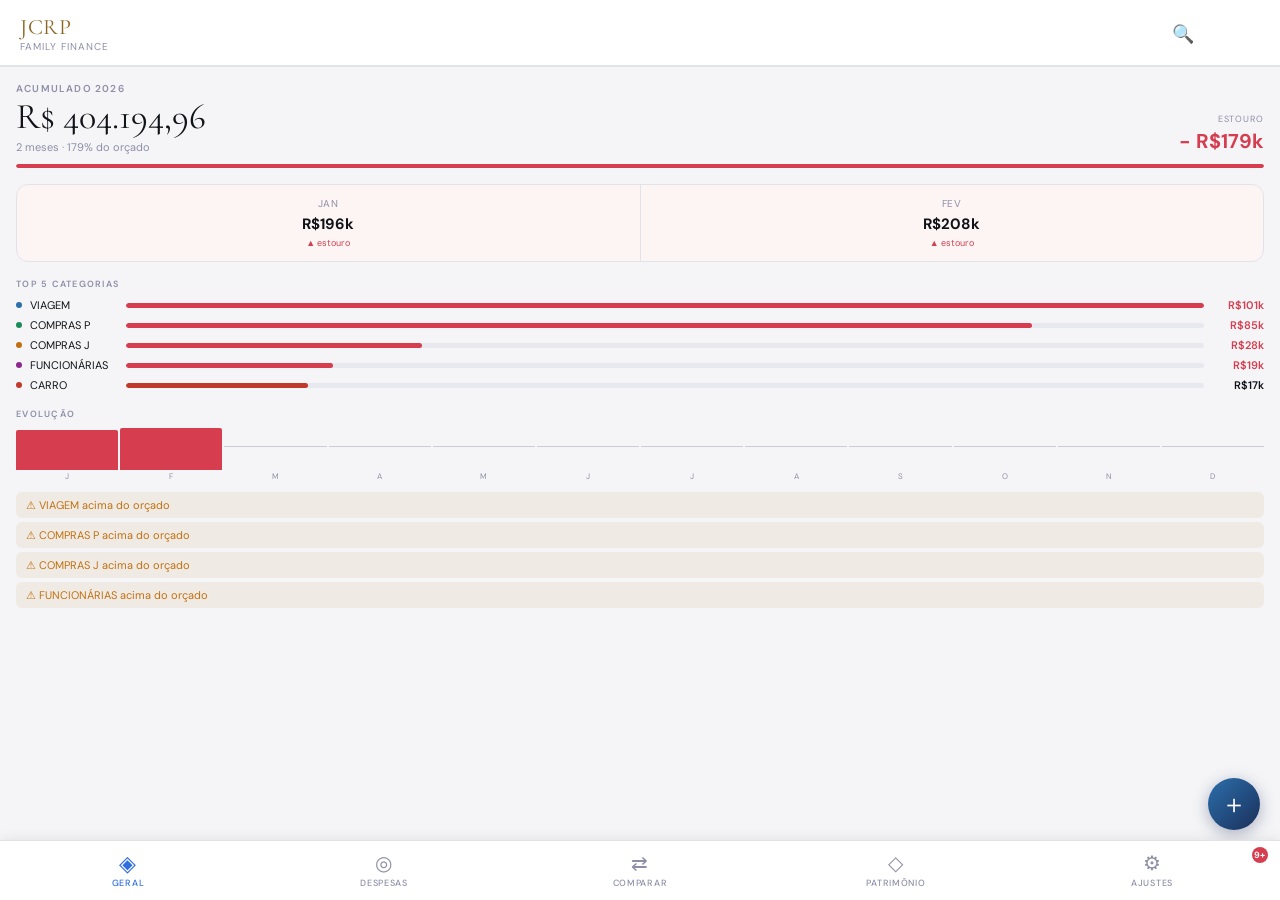
==== index.html @ 1cec6156 "Add files via upload" ====
<!DOCTYPE html>
<html lang="pt-BR">
<head>
  <meta charset="UTF-8">
  <meta name="viewport" content="width=device-width,initial-scale=1,viewport-fit=cover">
  <title>JCRP Family Finance</title>
  <link rel="manifest" href="manifest.json">
  <meta name="theme-color" content="#1a1a2e">
  <link rel="stylesheet" href="style.css">
</head>
<body>

<div class="modal-overlay" id="split-modal">
  <div class="modal">
    <div style="display:flex;align-items:center;justify-content:space-between;margin-bottom:12px">
      <div class="modal-title">Fracionar Lançamento</div><span class="modal-close" onclick="closeSplit()">×</span>
    </div>
    <div style="background:var(--s2);border-radius:10px;padding:10px 12px;margin-bottom:14px">
      <div style="font-size:13px;font-weight:600;color:var(--text)" id="split-original-desc"></div>
      <div style="font-size:14px;color:var(--red);font-weight:600;margin-top:4px" id="split-original-val"></div>
    </div>
    <div id="split-remaining" style="font-size:12px;color:var(--muted);margin-bottom:12px;text-align:center"></div>
    <div id="split-parts"></div>
    <button onclick="addSplitPart()" class="btn btn-ghost" style="width:100%;margin-top:8px">+ Adicionar parte</button>
    <button onclick="saveSplit()" class="btn" style="margin-top:8px">Salvar fracionamento</button>
    <button onclick="closeSplit()" class="btn btn-ghost">Cancelar</button>
  </div>
</div>

<div class="modal-overlay" id="review-threshold-modal">
  <div class="modal">
    <div style="display:flex;align-items:center;justify-content:space-between;margin-bottom:12px">
      <div class="modal-title">Limite de Revisão</div><span class="modal-close" onclick="closeThresholdModal()">×</span>
    </div>
    <div style="font-size:13px;color:var(--muted2);margin-bottom:16px;line-height:1.5">Lançamentos abaixo deste valor serão ignorados na fila de revisão.</div>
    <div class="manual-field"><label>Valor mínimo (R$)</label><input type="number" id="review-threshold-input" placeholder="1000" step="100"></div>
    <button class="btn" onclick="setReviewThreshold()">Confirmar</button>
    <button class="btn btn-ghost" onclick="closeThresholdModal()">Cancelar</button>
  </div>
</div>

<div class="modal-overlay" id="manual-modal">
  <div class="modal">
    <div style="display:flex;align-items:center;justify-content:space-between;margin-bottom:12px">
      <div class="modal-title">Novo Lançamento</div><span class="modal-close" onclick="closeManual()">×</span>
    </div>
    <div class="manual-field"><label>Data</label><input type="date" id="manual-date"></div>
    <div class="manual-field"><label>Descrição</label><input type="text" id="manual-desc" placeholder="Ex: Seguro saúde Jan"></div>
    <div class="manual-field"><label>Valor (R$)</label><input type="number" id="manual-val" placeholder="0,00" step="0.01"></div>
    <div class="manual-field"><label>Categoria</label><select id="manual-sub"></select></div>
    <div class="manual-field"><label>Observação</label><input type="text" id="manual-obs" placeholder="Opcional"></div>
    <button class="btn" onclick="saveManual()">Salvar</button>
    <button class="btn btn-ghost" onclick="closeManual()">Cancelar</button>
  </div>
</div>

<div class="modal-overlay" id="edittx-modal">
  <div class="modal">
    <div style="display:flex;align-items:flex-start;justify-content:space-between;margin-bottom:12px">
      <div class="modal-title">Editar Lançamento</div><span class="modal-close" onclick="closeEditTx()">×</span>
    </div>
    <input type="hidden" id="edittx-id">
    <div style="background:var(--s2);border-radius:10px;padding:12px;margin-bottom:14px">
      <div style="font-size:13px;font-weight:600;color:var(--text)" id="edittx-desc"></div>
      <div style="display:flex;gap:16px;margin-top:6px">
        <div style="font-size:11px;color:var(--muted)" id="edittx-date"></div>
        <div style="font-size:11px;color:var(--text)" id="edittx-val"></div>
      </div>
    </div>
    <div class="manual-field"><label>Subcategoria</label><select id="edittx-sub" onchange="onEditSubChange()"></select></div>
    <div class="manual-field"><label>Tipo</label>
      <select id="edittx-cat"><option value="Fixa">Fixa</option><option value="Variáveis">Variável</option></select>
    </div>
    <button class="btn" style="margin-top:8px" onclick="saveEditTx()">Salvar</button>
    <button class="btn btn-ghost" onclick="closeEditTx()">Cancelar</button>
    <button class="btn btn-ghost" style="color:var(--red)" onclick="deleteTx()">Excluir</button>
  </div>
</div>

<div class="modal-overlay" id="detail-modal">
  <div class="modal" style="max-height:85dvh;display:flex;flex-direction:column">
    <div style="display:flex;align-items:flex-start;justify-content:space-between;margin-bottom:4px">
      <div>
        <div class="modal-title" id="detail-title"></div>
        <div style="font-size:12px;color:var(--muted);margin-top:2px" id="detail-total"></div>
      </div>
      <span class="modal-close" onclick="closeDetail()">×</span>
    </div>
    <div id="detail-chart" style="margin:8px 0"></div>
    <div id="detail-list" style="overflow-y:auto;flex:1"></div>
  </div>
</div>

<div id="loading-bar" class="loading-bar" style="display:none"></div>

<div id="app">
  <div class="header">
    <div class="header-left">
      <div class="header-title">JCRP</div>
      <div class="header-sub">Family Finance</div>
    </div>
    <div class="header-right">
      <button class="header-search-btn" onclick="openSearch()">🔍</button>
      <div id="sync-badge" class="sync-badge local">○ Local</div>
    </div>
  </div>

  <div class="scroll-area">

    <div id="screen-home" class="screen active">
      <div id="home-dashboard"></div>
    </div>

    <div id="screen-despesas" class="screen">
      <div class="month-pills-wrap"><div class="month-pills" id="month-pills"></div></div>
      <div class="card">
        <div class="card-header">
          <div>
            <div class="card-title">Total do mês</div>
            <div id="desp-kpi-total" style="font-family:'Cormorant Garamond',serif;font-size:24px;font-weight:400;color:var(--red)"></div>
          </div>
          <div style="text-align:right">
            <div style="display:flex;gap:12px">
              <div><div style="font-size:9px;color:var(--muted)">Fixa</div><div id="desp-kpi-fixa" style="font-size:12px;color:var(--blue);cursor:pointer" onclick="openDetailCat('fixa')"></div></div>
              <div><div style="font-size:9px;color:var(--muted)">Variável</div><div id="desp-kpi-var" style="font-size:12px;color:var(--gold);cursor:pointer" onclick="openDetailCat('variavel')"></div></div>
            </div>
          </div>
        </div>
        <div style="display:flex;gap:6px;padding:0 0 10px">
          <button id="dsort-val" class="sort-pill active" onclick="setDespSort('valor_desc')">Valor ↓</button>
          <button id="dsort-alpha" class="sort-pill" onclick="setDespSort('alpha')">A–Z</button>
          <button id="dsort-bud" class="sort-pill" onclick="setDespSort('budget_pct')">Desvio</button>
        </div>
        <div class="card-body" id="desp-table"></div>
      </div>
      <div style="height:8px"></div>
    </div>

    <div id="screen-comparativo" class="screen">
      <div class="card">
        <div class="card-header"><div class="card-title">Evolução Mensal</div></div>
        <div id="cmp-barchart"></div>
      </div>
      <div class="card">
        <div class="card-header">
          <div class="card-title">Por Categoria</div>
          <div style="display:flex;gap:6px">
            <button id="cmp-toggle-mensal" class="sort-pill active" onclick="setCmpView('mensal')">Por Mês</button>
            <button id="cmp-toggle-anual"  class="sort-pill" onclick="setCmpView('anual')">Anual</button>
          </div>
        </div>
        <div id="cmp-rows"></div>
      </div>
      <div class="card">
        <div class="card-header"><div class="card-title">Fixa vs Variável</div></div>
        <div id="cmp-donut" style="display:flex;align-items:center;gap:12px;padding:0 0 4px"></div>
      </div>
      <div style="height:8px"></div>
    </div>

    <div id="screen-patrimonio" class="screen">
      <div class="card">
        <div class="card-header">
          <div>
            <div class="card-title">Patrimônio Total</div>
            <div id="pat-total-val" style="font-family:'Cormorant Garamond',serif;font-size:28px;font-weight:400;color:var(--text);margin-top:4px"></div>
          </div>
        </div>
        <div id="pat-donut" style="display:flex;align-items:center;gap:12px;padding:4px 0"></div>
      </div>
      <div class="card">
        <div class="card-header"><div class="card-title">Liquidez &amp; Investimentos</div></div>
        <div id="pat-items-liq"></div>
      </div>
      <div class="card">
        <div class="card-header"><div class="card-title">Imóveis</div></div>
        <div id="pat-items-imob"></div>
      </div>
      <div style="height:8px"></div>
    </div>

    <div id="screen-ajustes" class="screen">
      <div style="display:flex;gap:8px;padding:16px 16px 0">
        <button class="ajuste-tab active" id="atab-revisar" onclick="setAjusteTab('revisar')">Revisar</button>
        <button class="ajuste-tab" id="atab-regras"  onclick="setAjusteTab('regras')">Regras</button>
        <button class="ajuste-tab" id="atab-import"  onclick="setAjusteTab('import')">Importar</button>
      </div>
      <div id="ajuste-revisar">
        <div style="display:flex;align-items:center;justify-content:space-between;padding:12px 16px 8px">
          <div style="font-size:12px;color:var(--muted)">Acima de <b id="review-threshold-val">R$ 1.000</b></div>
          <button onclick="openThresholdModal()" style="font-size:11px;color:var(--blue);background:none;border:none;cursor:pointer;padding:4px 8px">Alterar</button>
        </div>
        <div id="review-skipped" style="margin:0 16px 8px;font-size:11px;color:var(--muted)"></div>
        <div id="review-card-wrap">
          <div style="padding:0 16px 8px;display:flex;align-items:center;gap:12px">
            <div style="flex:1;height:4px;background:var(--border);border-radius:2px;overflow:hidden">
              <div id="review-prog-fill" style="height:100%;background:var(--blue);border-radius:2px;transition:width .3s"></div>
            </div>
            <div id="review-progress" style="font-size:11px;color:var(--muted);white-space:nowrap"></div>
          </div>
          <div class="review-card" id="review-card"></div>
          <div style="display:flex;gap:10px;padding:0 16px 8px">
            <button class="btn btn-ghost" style="flex:1;margin:0;padding:12px" onclick="rejectCard()">✎ Corrigir</button>
            <button class="btn" style="flex:2;margin:0;padding:12px;background:var(--green);border:none" onclick="approveCard()">✓ Aprovado</button>
          </div>
          <div style="text-align:center;padding:4px 0 16px">
            <span onclick="skipCard()" style="font-size:11px;color:var(--muted);cursor:pointer">Pular →</span>
          </div>
        </div>
        <div id="review-done" style="display:none;flex-direction:column;align-items:center;padding:48px 24px;text-align:center">
          <div style="font-size:40px;margin-bottom:12px">✓</div>
          <div style="font-size:16px;color:var(--text)">Tudo revisado!</div>
        </div>
      </div>
      <div id="ajuste-regras" style="display:none"><div id="rules-content"></div></div>
      <div id="ajuste-import" style="display:none">
        <div style="padding:16px">
          <div class="import-zone" id="drop-zone">
            <div class="import-icon">📂</div>
            <div class="import-title">Arraste ou toque para importar</div>
            <div class="import-sub">Aceita: <b>Itaú CSV</b> · <b>Unicred CSV</b> · <b>Fatura CSV</b></div>
          </div>
          <input type="file" id="file-input" accept=".csv,.xls,.xlsx" multiple>
          <div style="padding:8px 0;font-size:12px;color:var(--muted)" id="import-count"></div>
          <div class="import-log" id="import-log"></div>
          <button class="btn" id="btn-confirm" disabled onclick="confirmImport()">Confirmar Importação</button>
        </div>
      </div>
      <div style="height:16px"></div>
    </div>

  </div>

  <nav class="bottom-nav">
    <div class="nav-item active" id="nav-home" onclick="showScreen('home')">
      <div class="nav-icon">◈</div><div>Geral</div>
    </div>
    <div class="nav-item" id="nav-despesas" onclick="showScreen('despesas')">
      <div class="nav-icon">◎</div><div>Despesas</div>
    </div>
    <div class="nav-item" id="nav-comparativo" onclick="showScreen('comparativo')">
      <div class="nav-icon">⇄</div><div>Comparar</div>
    </div>
    <div class="nav-item" id="nav-patrimonio" onclick="showScreen('patrimonio')">
      <div class="nav-icon">◇</div><div>Patrimônio</div>
    </div>
    <div class="nav-item" id="nav-ajustes" onclick="showScreen('ajustes')" style="position:relative">
      <div class="nav-icon">⚙</div><div>Ajustes</div>
      <div id="review-badge" style="display:none;position:absolute;top:6px;right:12px;width:16px;height:16px;background:#D63E50;border-radius:50%;font-size:9px;color:#fff;align-items:center;justify-content:center;font-weight:700"></div>
    </div>
  </nav>

  <div class="modal-overlay" id="search-modal">
    <div class="modal" style="max-height:85dvh;display:flex;flex-direction:column">
      <div style="display:flex;align-items:center;gap:10px;margin-bottom:12px">
        <input id="search-input" type="text" placeholder="Buscar descrição, categoria, valor..." oninput="runSearch()"
          style="flex:1;padding:10px 12px;border:1px solid var(--border);border-radius:10px;font-size:14px;background:var(--s2);color:var(--text);font-family:inherit">
        <span class="modal-close" onclick="closeSearch()">×</span>
      </div>
      <div style="display:flex;gap:6px;margin-bottom:12px;flex-wrap:wrap" id="search-filters">
        <button class="sort-pill active" onclick="setSearchFilter('all')">Todos</button>
        <button class="sort-pill" onclick="setSearchFilter('month')">Este mês</button>
        <button class="sort-pill" onclick="setSearchFilter('uncat')">Sem categoria</button>
      </div>
      <div id="search-summary" style="font-size:11px;color:var(--muted);margin-bottom:8px"></div>
      <div id="search-results" style="overflow-y:auto;flex:1"></div>
    </div>
  </div>

  <button class="fab" onclick="openManual()">＋</button>
</div>
<script src="app.js"></script>
</body>
</html>
---- style.css ----
@import url('https://fonts.googleapis.com/css2?family=Cormorant+Garamond:wght@300;400;600&family=DM+Sans:wght@300;400;500&display=swap');

:root {
  --bg:      #F5F5F7;
  --s1:      #FFFFFF;
  --s2:      #F0F0F5;
  --s3:      #E8E8EF;
  --border:  #E2E2EA;
  --gold:    #A67C2E;
  --gold2:   #8A6420;
  --golddim: #FDF3E0;
  --green:   #1E9E63;
  --red:     #D63E50;
  --blue:    #2F6FE0;
  --text:    #111318;
  --muted:   #8E8EA8;
  --muted2:  #5A5A78;
  --safe-top: env(safe-area-inset-top, 0px);
  --safe-bot: env(safe-area-inset-bottom, 0px);
}

* { margin:0; padding:0; box-sizing:border-box; -webkit-tap-highlight-color:transparent; }
html, body { height:100%; overflow:hidden; }

body {
  background: var(--bg);
  color: var(--text);
  font-family: 'DM Sans', sans-serif;
  font-size: 14px;
  overscroll-behavior: none;
}

/* ── LAYOUT SHELL ── */
#app {
  display: flex;
  flex-direction: column;
  height: 100%;
  height: 100dvh;
  position: fixed;
  top: 0; left: 0; right: 0; bottom: 0;
  overflow: hidden;
}

/* ── STATUS BAR AREA ── */
.statusbar {
  height: calc(var(--safe-top) + 0px);
  background: var(--s1);
  flex-shrink: 0;
}

/* ── HEADER ── */
.header {
  background: var(--s1);
  border-bottom: 1px solid var(--border);
  padding: 14px 20px 12px;
  flex-shrink: 0;
  display: flex; align-items: center; justify-content: space-between;
  box-shadow: 0 1px 0 var(--border);
}
.header-title {
  font-family: 'Cormorant Garamond', serif;
  font-size: 22px; font-weight: 400; color: var(--gold2);
  letter-spacing: .03em;
}
.header-sub { font-size: 10px; color: var(--muted); letter-spacing:.1em; text-transform:uppercase; }
.header-right { text-align:right; }
.header-month { font-size:11px; color:var(--muted); }
.header-btn {
  width:36px; height:36px; border-radius:8px;
  background:var(--s2); border:1px solid var(--border);
  display:flex; align-items:center; justify-content:center;
  cursor:pointer; font-size:16px; color:var(--gold);
}

/* ── SCROLL AREA ── */
.scroll-area {
  flex: 1;
  overflow-y: auto;
  overflow-x: hidden;
  -webkit-overflow-scrolling: touch;
  padding-bottom: calc(80px + var(--safe-bot));
  min-height: 0; /* critical for flex child scroll */
}

/* ── BOTTOM NAV ── */
.bottom-nav {
  position:fixed; bottom:0; left:0; right:0;
  height: calc(60px + var(--safe-bot));
  background: var(--s1);
  border-top: 1px solid var(--border);
  display: flex;
  padding-bottom: var(--safe-bot);
  z-index: 100;
  box-shadow: 0 -1px 12px rgba(0,0,0,.08);
}
.nav-item {
  flex:1; display:flex; flex-direction:column;
  align-items:center; justify-content:center;
  gap:4px; cursor:pointer;
  color: var(--muted); font-size:9px;
  font-weight:500; letter-spacing:.08em; text-transform:uppercase;
  transition: color .15s;
}
.nav-item .nav-icon { font-size:20px; line-height:1; }
.nav-item.active { color: var(--blue); }
.nav-item.active .nav-icon { transform: scale(1.1); }

/* ── SCREENS ── */
.screen { display:none; }
.screen.active { display:block; }

/* ── SECTION LABEL ── */
.section-label {
  font-size:10px; font-weight:500; letter-spacing:.16em; text-transform:uppercase;
  color:var(--muted); padding: 20px 20px 10px;
}

/* ── KPI STRIP ── */
.kpi-strip { display:flex; gap:12px; padding:0 16px 4px; overflow-x:auto; scrollbar-width:none; }
.kpi-strip::-webkit-scrollbar { display:none; }
.kpi-card {
  flex-shrink:0; min-width:140px;
  background:var(--s1); border:1px solid var(--border);
  border-top: 2px solid var(--border);
  padding:14px 16px; border-radius:8px;
  box-shadow: 0 1px 4px rgba(0,0,0,.06);
}
.kpi-card.highlight { border-top-color: var(--gold); }
.kpi-label { font-size:9px; font-weight:500; letter-spacing:.14em; text-transform:uppercase; color:var(--muted); margin-bottom:8px; }
.kpi-val {
  font-family:'Cormorant Garamond',serif;
  font-size:24px; font-weight:300; line-height:1; color:var(--text);
}
.kpi-val.gold { color:var(--gold2); }
.kpi-val.green { color:var(--green); }
.kpi-val.red { color:var(--red); }
.kpi-footer { font-size:10px; color:var(--muted); margin-top:6px; }

/* ── CARD ── */
.card {
  margin:0 16px 12px;
  background:var(--s1); border:1px solid var(--border);
  border-radius:12px; overflow:hidden;
  box-shadow: 0 1px 4px rgba(0,0,0,.06);
}
.card-header {
  padding:14px 16px 10px;
  display:flex; align-items:center; justify-content:space-between;
}
.card-title { font-size:10px; font-weight:500; letter-spacing:.14em; text-transform:uppercase; color:var(--muted); }
.card-action { font-size:10px; color:var(--gold); cursor:pointer; }
.card-body { padding:0 16px 14px; }

/* ── CAT LIST ── */
.cat-list { display:flex; flex-direction:column; }
.cat-row {
  display:flex; align-items:center; gap:10px;
  padding:10px 0; border-bottom:1px solid rgba(37,42,56,.5);
}
.cat-row:last-child { border-bottom:none; }
.cat-dot { width:6px; height:6px; border-radius:50%; flex-shrink:0; }
.cat-name { flex:1; font-size:13px; color:var(--text); }
.cat-right { text-align:right; }
.cat-val { font-size:13px; color:var(--text); font-feature-settings:'tnum'; }
.cat-pct { font-size:10px; color:var(--muted); }
.cat-bar-wrap { height:2px; background:var(--s3); border-radius:1px; margin-top:4px; }
.cat-bar { height:100%; border-radius:1px; }

/* ── PROGRESS BAR CARD ── */
.prog-row {
  display:flex; align-items:center; gap:12px;
  padding:9px 0; border-bottom:1px solid rgba(37,42,56,.4);
}
.prog-row:last-child { border-bottom:none; }
.prog-name { font-size:12px; color:var(--text); flex:1; white-space:nowrap; overflow:hidden; text-overflow:ellipsis; }
.prog-track { width:80px; height:4px; background:var(--s3); border-radius:2px; flex-shrink:0; }
.prog-fill { height:100%; border-radius:2px; }
.prog-val { font-size:11px; color:var(--text); width:70px; text-align:right; font-feature-settings:'tnum'; flex-shrink:0; }
.prog-over { color:var(--red) !important; }
.prog-ok   { color:var(--green) !important; }

/* ── DONUT MINI ── */
.donut-row { display:flex; align-items:center; gap:20px; padding:8px 0; }
.donut-legend-v { display:flex; flex-direction:column; gap:8px; flex:1; }
.donut-leg-item { display:flex; align-items:center; gap:8px; }
.donut-leg-dot { width:8px; height:8px; border-radius:2px; flex-shrink:0; }
.donut-leg-name { font-size:12px; color:var(--muted2); flex:1; }
.donut-leg-val { font-size:12px; color:var(--text); font-feature-settings:'tnum'; }
.donut-leg-pct { font-size:10px; color:var(--muted); width:36px; text-align:right; }

/* ── PATRIMÔNIO ── */
.pat-total-block { padding:20px 16px 16px; }
.pat-big {
  font-family:'Cormorant Garamond',serif;
  font-size:44px; font-weight:300; color:var(--gold2); line-height:1;
}
.pat-sub { font-size:11px; color:var(--muted); margin-top:4px; }
.pat-group-title {
  font-size:9px; font-weight:500; letter-spacing:.16em; text-transform:uppercase;
  color:var(--muted); padding:14px 16px 6px;
  border-top:1px solid var(--border); margin-top:4px;
}
.pat-item {
  display:flex; align-items:center; gap:10px;
  padding:9px 16px; border-bottom:1px solid rgba(37,42,56,.4);
}
.pat-item:last-child { border-bottom:none; }
.pat-item-dot { width:6px; height:6px; border-radius:50%; flex-shrink:0; }
.pat-item-name { flex:1; font-size:13px; color:var(--muted2); }
.pat-item-val { font-size:13px; color:var(--text); font-feature-settings:'tnum'; }
.pat-item-pct { font-size:10px; color:var(--muted); width:36px; text-align:right; }

/* ── IMPORT SCREEN ── */
.import-zone {
  margin:16px; border:2px dashed var(--border);
  border-radius:12px; padding:40px 20px;
  text-align:center; cursor:pointer;
  transition: border-color .2s, background .2s;
  background: var(--s2);
}
.import-zone:hover, .import-zone.drag { border-color:var(--gold); background: var(--golddim); }
.import-icon { font-size:40px; margin-bottom:12px; }
.import-title { font-size:14px; color:var(--text); margin-bottom:6px; }
.import-sub { font-size:12px; color:var(--muted); }
.import-sub b { color:var(--gold2); }
#file-input { display:none; }

.import-log {
  margin:0 16px 12px;
  background:var(--s2); border:1px solid var(--border);
  border-radius:8px; max-height:200px; overflow-y:auto;
}
.log-item {
  padding:9px 14px; border-bottom:1px solid rgba(37,42,56,.4);
  font-size:12px; display:flex; gap:10px; align-items:flex-start;
}
.log-item:last-child { border-bottom:none; }
.log-dot { width:6px; height:6px; border-radius:50%; flex-shrink:0; margin-top:4px; }
.log-desc { flex:1; color:var(--muted2); }
.log-sub { font-size:11px; color:var(--gold); }
.log-val { color:var(--text); font-feature-settings:'tnum'; white-space:nowrap; }

.btn {
  display:block; width:calc(100% - 32px); margin:12px 16px;
  padding:14px; text-align:center;
  background:var(--gold2); border:none;
  color:#FFF; font-family:'DM Sans'; font-size:12px;
  font-weight:500; letter-spacing:.12em; text-transform:uppercase;
  cursor:pointer; border-radius:10px; transition: opacity .15s;
}
.btn:hover { opacity: .88; }
.btn:disabled { opacity:.35; cursor:not-allowed; }
.btn-ghost {
  background:var(--s2); border:1px solid var(--border); color:var(--muted2);
}

/* ── MONTH PILLS ── */
.month-pills { display:flex; gap:8px; padding:0 16px 16px; overflow-x:auto; scrollbar-width:none; }
.month-pills::-webkit-scrollbar { display:none; }
.pill {
  flex-shrink:0; padding:6px 16px;
  border:1px solid var(--border); border-radius:20px;
  font-size:11px; font-weight:500; letter-spacing:.08em;
  color:var(--muted); cursor:pointer; background:transparent;
  transition:all .15s;
}
.pill.active { background:var(--golddim); border-color:var(--gold); color:var(--gold2); }

/* ── COMPARE ROWS ── */
.cmp-row {
  display:flex; align-items:center; gap:8px;
  padding:9px 16px; border-bottom:1px solid rgba(37,42,56,.4);
}
.cmp-row:last-child { border-bottom:none; }
.cmp-name { flex:1; font-size:12px; color:var(--text); }
.cmp-j { width:72px; text-align:right; font-size:11px; color:var(--muted2); font-feature-settings:'tnum'; }
.cmp-f { width:72px; text-align:right; font-size:11px; color:var(--gold2); font-feature-settings:'tnum'; }
.cmp-d { width:44px; text-align:right; font-size:10px; font-feature-settings:'tnum'; }
.cmp-up { color:var(--red); }
.cmp-dn { color:var(--green); }
.cmp-hdr { color:var(--muted) !important; font-size:9px !important; letter-spacing:.1em; }

/* ── ALERT ITEMS ── */
.alert-item {
  margin:0 16px 8px; padding:12px 14px;
  border-left:2px solid; background:var(--s2);
  border-radius:0 8px 8px 0;
}
.alert-item.warn { border-color:var(--gold); }
.alert-item.danger { border-color:var(--red); }
.alert-item.ok { border-color:var(--green); }
.alert-title { font-size:12px; font-weight:500; color:var(--text); }
.alert-body { font-size:11px; color:var(--muted2); margin-top:3px; }

/* ── TAGS ── */
.tag {
  display:inline-block; padding:2px 8px; border-radius:2px;
  font-size:10px; font-weight:500; letter-spacing:.06em;
}
.tag-red { background:rgba(224,92,106,.15); color:var(--red); }
.tag-green { background:rgba(76,175,130,.15); color:var(--green); }
.tag-gold { background:rgba(201,168,76,.15); color:var(--gold); }

/* ── ANIMATIONS ── */
@keyframes slideUp { from { opacity:0; transform:translateY(20px); } to { opacity:1; transform:none; } }
.slide-up { animation: slideUp .3s ease both; }

/* ── MODAL ── */
.modal-overlay {
  position:fixed; inset:0; background:rgba(0,0,0,.7);
  z-index:200; display:none; align-items:flex-end;
}
.modal-overlay.open { display:flex; }
.modal {
  width:100%; background:var(--s1);
  border-top:2px solid var(--gold);
  border-radius:16px 16px 0 0;
  padding:20px 20px calc(20px + var(--safe-bot));
  animation: slideUp .25s ease;
  max-height:80dvh; overflow-y:auto;
  box-shadow: 0 -8px 32px rgba(0,0,0,.12);
}
.modal-title { font-size:14px; font-weight:500; color:var(--text); margin-bottom:16px; }
.modal-close { float:right; font-size:20px; color:var(--muted); cursor:pointer; }

/* ── SELECT ── */
.select-row { display:flex; flex-direction:column; gap:6px; margin-bottom:14px; }
.select-label { font-size:10px; color:var(--muted); letter-spacing:.1em; text-transform:uppercase; }
select {
  width:100%; padding:10px 12px;
  background:var(--s2); border:1px solid var(--border);
  color:var(--text); font-family:'DM Sans'; font-size:13px;
  border-radius:8px; appearance:none;
  background-image: url("data:image/svg+xml,%3Csvg xmlns='http://www.w3.org/2000/svg' width='10' height='6'%3E%3Cpath d='M0 0l5 6 5-6z' fill='%238E8EA8'/%3E%3C/svg%3E");
  background-repeat:no-repeat; background-position: right 12px center;
}

/* ── TOAST ── */
.toast {
  position: fixed; bottom: calc(72px + var(--safe-bot)); left: 50%;
  transform: translateX(-50%) translateY(20px);
  background: #111318; color: #fff;
  padding: 10px 18px; border-radius: 20px;
  font-size: 12px; font-weight: 500;
  opacity: 0; transition: all .25s; z-index: 300;
  white-space: nowrap; pointer-events: none;
}
.toast.show { opacity: 1; transform: translateX(-50%) translateY(0); }
.toast.toast-ok   { background: #1E9E63; }
.toast.toast-warn { background: #A67C2E; }

/* ── LOADING BAR ── */
.loading-bar {
  position: fixed; top: 0; left: 0; right: 0; height: 2px;
  background: linear-gradient(90deg, var(--gold) 0%, var(--blue) 100%);
  z-index: 400;
  animation: loadpulse 1.2s ease-in-out infinite;
}
@keyframes loadpulse {
  0%   { opacity: 1; }
  50%  { opacity: .4; }
  100% { opacity: 1; }
}

/* ── SYNC BADGE ── */
.sync-badge {
  font-size: 10px; font-weight: 500; letter-spacing: .06em;
  padding: 3px 8px; border-radius: 10px; margin-top: 4px;
  display: inline-block;
}
.sync-badge.local   { background: rgba(255,255,255,.15); color: rgba(255,255,255,.7); }
.sync-badge.synced  { background: rgba(255,255,255,.2); color: #7DDFB0; }
.sync-badge.offline { background: rgba(192,57,43,.3); color: #FFB3AD; }

/* ── BAR CHART ── */
.bar-chart {
  display:flex; align-items:flex-end; gap:4px;
  height:80px; padding:0 4px 0;
}
.bar-col { flex:1; display:flex; flex-direction:column; align-items:center; gap:3px; height:100%; }
.bar-wrap { flex:1; width:100%; position:relative; display:flex; align-items:flex-end; }
.bar-fill {
  width:100%; border-radius:3px 3px 0 0;
  transition: height .4s ease;
}
.bar-active  { background: var(--blue); }
.bar-future  { background: var(--border); }
.bar-over    { background: var(--red); }
.bar-budget-line {
  position:absolute; left:0; right:0; height:1px;
  background: rgba(47,111,224,.4); border-top: 1px dashed rgba(47,111,224,.5);
}
.bar-label { font-size:8px; color:var(--muted); font-weight:500; }

/* ── BUDGET ROWS ── */
.budget-row {
  display:flex; align-items:center; gap:10px;
  padding:9px 0; border-bottom:1px solid rgba(226,226,234,.6);
  cursor:pointer;
}
.budget-row:last-child { border-bottom:none; }
.budget-name { font-size:12px; color:var(--text); width:110px; flex-shrink:0; white-space:nowrap; overflow:hidden; text-overflow:ellipsis; }
.budget-track { flex:1; height:5px; background:var(--s3); border-radius:3px; overflow:hidden; }
.budget-fill { height:100%; background:var(--blue); border-radius:3px; transition:width .4s; }
.budget-fill.warn { background:var(--red); }
.budget-nums { display:flex; flex-direction:column; align-items:flex-end; flex-shrink:0; }
.budget-nums span:first-child { font-size:11px; font-feature-settings:'tnum'; }
.budget-of { font-size:9px; color:var(--muted); }

/* ── REVIEW CARD ── */
.review-card {
  margin:0 16px 12px;
  background:var(--s1); border:1px solid var(--border);
  border-radius:16px; padding:20px;
  box-shadow:0 4px 20px rgba(0,0,0,.08);
  min-height:140px;
}
.rv-date { font-size:10px; color:var(--muted); margin-bottom:8px; }
.rv-desc { font-size:15px; color:var(--text); font-weight:500; margin-bottom:8px; line-height:1.3; }
.rv-val  { font-family:'Cormorant Garamond',serif; font-size:32px; font-weight:300; color:var(--red); margin-bottom:12px; }
.rv-sub-row { display:flex; align-items:center; gap:8px; flex-wrap:wrap; }
.rv-cat-badge { font-size:10px; font-weight:500; padding:3px 8px; border-radius:10px; }
.badge-blue { background:rgba(47,111,224,.12); color:var(--blue); }
.badge-gold { background:rgba(166,124,46,.12); color:var(--gold); }
.rv-sub  { font-size:12px; color:var(--muted2); }
.rv-pessoa { font-size:10px; color:var(--green); background:rgba(30,158,99,.1); padding:2px 7px; border-radius:8px; }

/* ── DETAIL MODAL ── */
.detail-row {
  display:flex; align-items:flex-start; gap:8px;
  padding:9px 0; border-bottom:1px solid rgba(226,226,234,.5);
}
.detail-row:last-child { border-bottom:none; }

/* ── MANUAL ENTRY ── */
.btn-add {
  width:32px; height:32px; border-radius:50%;
  background:rgba(255,255,255,.2); color:#fff; border:1px solid rgba(255,255,255,.3);
  font-size:20px; line-height:1; cursor:pointer;
  display:flex; align-items:center; justify-content:center;
  flex-shrink:0; box-shadow:0 2px 8px rgba(166,124,46,.3);
}
.manual-field {
  display:flex; flex-direction:column; gap:5px; margin-bottom:12px;
}
.manual-field label {
  font-size:10px; color:var(--muted); text-transform:uppercase; letter-spacing:.1em; font-weight:500;
}
.manual-field input, .manual-field select {
  padding:10px 12px; border:1px solid var(--border); border-radius:8px;
  background:var(--s2); color:var(--text); font-size:14px; font-family:inherit;
  -webkit-appearance:none; outline:none;
}
.manual-field input:focus, .manual-field select:focus {
  border-color:var(--gold); background:var(--s1);
}

/* ── BUDGET TABLE ── */
.cmp-scroll-wrap { overflow-x:auto; -webkit-overflow-scrolling:touch; }
.bud-table { border-collapse:collapse; font-size:11px; white-space:nowrap; width:100%; }
.bud-table thead tr { background:var(--s2); border-bottom:2px solid var(--border); }
.bud-table th { padding:8px 6px; color:var(--muted); font-weight:600; text-align:left; font-size:10px; letter-spacing:.06em; text-transform:uppercase; }
.bud-table td { padding:8px 6px; border-bottom:1px solid rgba(226,226,234,.5); color:var(--text); }
.bud-table tr:last-child td { border-bottom:none; }
.bud-table tr:active { background:var(--s2); }
.bud-cat  { max-width:110px; overflow:hidden; text-overflow:ellipsis; }
.bud-bud  { color:var(--muted); font-feature-settings:'tnum'; }
.bud-m    { font-feature-settings:'tnum'; text-align:right; }
.bud-tot  { font-feature-settings:'tnum'; font-weight:600; text-align:right; color:var(--text); }
.cell-ok    { color:var(--text); }
.cell-over  { color:var(--red); font-weight:600; }
.cell-empty { color:var(--border); }

/* ── DESP SORT HEADER ── */
.desp-hdr {
  display:flex; align-items:center;
  padding:8px 12px; background:var(--s2);
  border-bottom:2px solid var(--border);
  position:sticky; top:0; z-index:2;
}
.desp-hdr-col {
  font-size:10px; font-weight:600; color:var(--muted);
  text-transform:uppercase; letter-spacing:.08em;
  cursor:pointer; user-select:none;
  padding:2px 4px; border-radius:4px;
  transition:color .15s;
}
.desp-hdr-col:active { color:var(--gold); }
.desp-hdr-name { flex:1; }
.desp-hdr-val  { width:80px; text-align:right; }
.desp-hdr-pct  { width:60px; text-align:right; }

/* ── HOME MONTH SUMMARY ── */
.pill-empty { opacity:.35; }

.month-summary-card {
  margin:0 16px 12px;
  background:var(--s1); border:1px solid var(--border);
  border-radius:14px; padding:16px;
  box-shadow:0 2px 12px rgba(0,0,0,.06);
  animation: fadeSlideIn .2s ease;
}
@keyframes fadeSlideIn {
  from { opacity:0; transform:translateY(-6px); }
  to   { opacity:1; transform:translateY(0); }
}
.msm-header {
  display:flex; align-items:center; justify-content:space-between;
  margin-bottom:14px; gap:12px;
}
.msm-month { font-size:11px; color:var(--muted); text-transform:uppercase; letter-spacing:.1em; margin-bottom:3px; }
.msm-total { font-family:'Cormorant Garamond',serif; font-size:28px; font-weight:300; color:var(--red); }
.msm-row   { display:flex; gap:12px; margin-bottom:14px; }
.msm-kpi   { flex:1; background:var(--s2); border-radius:8px; padding:10px 12px; border:1px solid var(--border); }
.msm-kpi-label { font-size:9px; color:var(--muted); text-transform:uppercase; letter-spacing:.1em; margin-bottom:4px; }
.msm-kpi-val   { font-size:14px; font-weight:600; font-feature-settings:'tnum'; }
.msm-kpi-pct   { font-size:10px; color:var(--muted); margin-top:2px; }
.msm-top       { border-top:1px solid var(--border); padding-top:12px; }
.msm-top-label { font-size:9px; color:var(--muted); text-transform:uppercase; letter-spacing:.1em; margin-bottom:8px; }
.msm-top-row   { display:flex; align-items:center; gap:8px; padding:5px 0; }
.msm-top-dot   { width:8px; height:8px; border-radius:50%; flex-shrink:0; }
.msm-top-name  { flex:1; font-size:12px; color:var(--text); }
.msm-top-val   { font-size:12px; color:var(--text); font-feature-settings:'tnum'; }
.msm-top-pct   { font-size:10px; color:var(--muted); width:32px; text-align:right; }

/* ── HOME HERO ── */
.home-hero {
  margin:0 16px 16px;
  background: linear-gradient(145deg, #1A2F5A 0%, #2C6FAC 100%);
  border-radius:16px;
  overflow:hidden;
  box-shadow: 0 4px 20px rgba(28,47,90,.25);
}
.hero-main {
  padding:24px 24px 16px;
  border-bottom:1px solid rgba(255,255,255,.1);
}
.hero-label {
  font-size:10px; font-weight:600; letter-spacing:.16em;
  text-transform:uppercase; color:rgba(255,255,255,.55);
  margin-bottom:8px;
}
.hero-value {
  font-family:'Cormorant Garamond',serif;
  font-size:44px; font-weight:300; line-height:1;
  color:#FFFFFF; letter-spacing:-.01em;
}
.hero-sub {
  font-size:11px; color:rgba(255,255,255,.45);
  margin-top:6px;
}
.hero-row {
  display:flex;
}
.hero-mini {
  flex:1; padding:14px 24px; cursor:pointer;
  transition:background .15s;
}
.hero-mini:active { background:rgba(255,255,255,.08); }
.hero-divider {
  width:1px; background:rgba(255,255,255,.1);
  margin:10px 0;
}
.hero-mini-label {
  font-size:10px; color:rgba(255,255,255,.5);
  letter-spacing:.1em; text-transform:uppercase;
  margin-bottom:4px;
}
.hero-mini-val {
  font-size:16px; font-weight:600;
  color:rgba(255,255,255,.9);
  font-feature-settings:'tnum';
}

/* ── PIN SCREEN ── */
#pin-screen {
  position:fixed; inset:0; z-index:1000;
  background: linear-gradient(160deg, #1A2F5A 0%, #2C6FAC 100%);
  display:flex; align-items:center; justify-content:center;
  padding: env(safe-area-inset-top,0) 0 env(safe-area-inset-bottom,0);
}
.pin-wrap {
  display:flex; flex-direction:column; align-items:center;
  width:100%; max-width:320px; padding:0 32px;
}
.pin-logo {
  font-family:'Cormorant Garamond',serif;
  font-size:36px; font-weight:300; color:#fff;
  letter-spacing:.06em; margin-bottom:4px;
}
.pin-sub {
  font-size:10px; color:rgba(255,255,255,.5);
  letter-spacing:.14em; text-transform:uppercase;
  margin-bottom:40px;
}
.pin-dots {
  display:flex; gap:16px; margin-bottom:12px;
}
.pin-dot {
  width:14px; height:14px; border-radius:50%;
  border:2px solid rgba(255,255,255,.4);
  transition: background .15s, border-color .15s;
}
.pin-dot.filled {
  background:#fff; border-color:#fff;
}
.pin-error {
  font-size:12px; color:rgba(255,180,180,.9);
  height:18px; margin-bottom:24px; text-align:center;
}
.pin-grid {
  display:grid; grid-template-columns:repeat(3,1fr);
  gap:14px; width:100%;
  margin-top:8px;
}
.pin-key {
  aspect-ratio:1; border-radius:50%;
  background:rgba(255,255,255,.12);
  border:1px solid rgba(255,255,255,.15);
  color:#fff; font-size:22px; font-weight:300;
  cursor:pointer; font-family:'Cormorant Garamond',serif;
  transition: background .12s;
  display:flex; align-items:center; justify-content:center;
  min-width:64px; min-height:64px;
  -webkit-appearance:none;
  touch-action:manipulation;
  user-select:none;
}
.pin-key:active { background:rgba(255,255,255,.35); }
.pin-del { font-size:18px; font-family:inherit; }

@keyframes shake {
  0%,100% { transform:translateX(0); }
  20%      { transform:translateX(-8px); }
  40%      { transform:translateX(8px); }
  60%      { transform:translateX(-5px); }
  80%      { transform:translateX(5px); }
}
.shake { animation: shake .35s ease; }

/* ── HOME PIZZA ── */
.pizza-wrap {
  display:flex; align-items:flex-start; gap:16px;
  position:relative;
}
.pizza-legend { flex:1; display:flex; flex-direction:column; gap:5px; }
.pizza-leg-row { display:flex; align-items:center; gap:7px; }
.pizza-leg-dot { width:8px; height:8px; border-radius:50%; flex-shrink:0; }
.pizza-leg-name { flex:1; font-size:11px; color:var(--text); white-space:nowrap; overflow:hidden; text-overflow:ellipsis; }
.pizza-leg-val  { font-size:11px; color:var(--text); font-feature-settings:'tnum'; flex-shrink:0; }
.pizza-leg-pct  { font-size:10px; color:var(--muted); width:30px; text-align:right; flex-shrink:0; }

/* ── DESVIOS ── */
.dev-section-title {
  font-size:11px; font-weight:600; color:var(--muted2);
  text-transform:uppercase; letter-spacing:.1em;
  padding:16px 16px 8px;
}
.dev-empty {
  margin:0 16px 12px;
  padding:14px; background:var(--s2); border-radius:10px;
  font-size:12px; color:var(--muted); text-align:center;
}
.dev-card {
  margin:0 16px 10px;
  background:var(--s1); border:1px solid var(--border);
  border-radius:12px; padding:14px;
  display:flex; align-items:flex-start; gap:10px;
  cursor:pointer; box-shadow:0 1px 6px rgba(0,0,0,.04);
}
.dev-card.dev-danger { border-left:3px solid var(--red); }
.dev-card.dev-warn   { border-left:3px solid #E8A020; }
.dev-card-header { display:flex; align-items:center; justify-content:space-between; margin-bottom:6px; }
.dev-cat   { font-size:13px; font-weight:600; color:var(--text); }
.dev-badge-over { font-size:10px; font-weight:700; color:var(--red); background:rgba(192,57,43,.1); padding:2px 8px; border-radius:8px; }
.dev-badge-warn { font-size:10px; font-weight:700; color:#C07010; background:rgba(224,160,32,.12); padding:2px 8px; border-radius:8px; }
.dev-nums  { display:flex; align-items:center; gap:8px; margin-bottom:8px; flex-wrap:wrap; }
.dev-val-over { font-size:14px; font-weight:700; color:var(--red); font-feature-settings:'tnum'; }
.dev-sep   { font-size:11px; color:var(--muted); }
.dev-bud   { font-size:12px; color:var(--muted2); font-feature-settings:'tnum'; }
.dev-bar-track { height:5px; background:var(--s3); border-radius:3px; overflow:hidden; position:relative; margin-bottom:6px; }
.dev-bar-bud   { position:absolute; left:50%; top:0; bottom:0; width:2px; background:rgba(44,111,172,.4); }
.dev-bar-fill  { height:100%; border-radius:3px; transition:width .4s; }
.dev-bar-over  { background:var(--red); }
.dev-excesso   { font-size:11px; color:var(--muted); }
.dev-rank { font-family:'Cormorant Garamond',serif; font-size:28px; font-weight:300; color:var(--border); width:32px; flex-shrink:0; line-height:1; margin-top:2px; }
.dev-delta { font-size:13px; font-weight:700; color:var(--red); font-feature-settings:'tnum'; flex-shrink:0; align-self:center; }

/* ── HERO BUDGET BADGE ── */
.hero-budget-badge {
  font-size:11px; font-weight:600; padding:3px 10px;
  border-radius:20px; cursor:pointer;
  transition: opacity .15s;
}
.hero-budget-badge.ok   { background:rgba(26,140,91,.25); color:#7DDFB0; }
.hero-budget-badge.over { background:rgba(192,57,43,.3);  color:#FFB3AD; }
.hero-budget-badge:active { opacity:.7; }

/* ── IMPORT PREVIEW ── */
.import-section-label {
  padding:8px 16px 4px; font-size:10px; font-weight:700;
  letter-spacing:.1em; text-transform:uppercase;
}
.import-ok   { color:var(--green); }
.import-warn { color:#C07010; }
.import-muted{ color:var(--muted); }

/* ── HERO BUDGET ROW ── */
.hero-budget-row {
  margin-top:12px;
}
.hero-budget-track {
  height:6px; background:rgba(255,255,255,.2);
  border-radius:3px; overflow:hidden; margin-bottom:6px;
}
.hero-budget-fill {
  height:100%; background:rgba(255,255,255,.8);
  border-radius:3px; transition:width .5s;
}
.hero-budget-fill.over { background:#FFB3AD; }
.hero-budget-nums {
  display:flex; justify-content:space-between;
  font-size:11px;
}
.hero-ok   { color:#7DDFB0; font-weight:600; }
.hero-over { color:#FFB3AD; font-weight:600; }
.hero-saldo { color:rgba(255,255,255,.5); }
.hero-mini-over { color:#FFB3AD !important; }

/* ── HOME TOP 5 ── */
.htop-row {
  display:flex; align-items:center; gap:8px;
  padding:8px 0; border-bottom:1px solid var(--border);
  cursor:pointer;
}
.htop-row:last-child { border-bottom:none; }
.htop-dot  { width:8px; height:8px; border-radius:50%; flex-shrink:0; }
.htop-name { font-size:12px; color:var(--text); width:90px; flex-shrink:0;
             white-space:nowrap; overflow:hidden; text-overflow:ellipsis; }
.htop-bar-wrap { flex:1; height:6px; background:var(--s3); border-radius:3px; overflow:hidden; }
.htop-bar  { height:100%; border-radius:3px; transition:width .4s; }
.htop-val  { font-size:12px; font-feature-settings:'tnum'; flex-shrink:0; width:58px; text-align:right; }
.htop-pct  { font-size:10px; color:var(--muted); width:28px; text-align:right; flex-shrink:0; }

/* ── SPLIT MODAL ── */
.split-part {
  background: var(--s2); border-radius:10px;
  padding:12px; margin-bottom:10px;
  border:1px solid var(--border);
}

/* ── FLOATING ACTION BUTTON ── */
.fab {
  position: fixed;
  bottom: calc(70px + var(--safe-bot));
  right: 20px;
  width: 52px; height: 52px;
  border-radius: 50%;
  background: linear-gradient(135deg, #2C6FAC, #1A2F5A);
  color: #fff;
  font-size: 26px; line-height: 1;
  border: none; cursor: pointer;
  box-shadow: 0 4px 16px rgba(28,47,90,.35);
  display: flex; align-items: center; justify-content: center;
  z-index: 90;
  touch-action: manipulation;
  transition: transform .15s, box-shadow .15s;
}
.fab:active {
  transform: scale(.92);
  box-shadow: 0 2px 8px rgba(28,47,90,.25);
}

/* ── REVIEW INLINE EDIT ── */
.rv-edit-row {
  display:flex; gap:8px; margin-top:12px;
  padding-top:12px; border-top:1px solid rgba(255,255,255,.15);
}
.rv-edit-field { flex:1; }
.rv-edit-label {
  font-size:9px; color:rgba(255,255,255,.5);
  text-transform:uppercase; letter-spacing:.1em; margin-bottom:4px;
}
.rv-edit-field select {
  width:100%; background:rgba(255,255,255,.15);
  border:1px solid rgba(255,255,255,.2); border-radius:6px;
  color:#fff; font-size:11px; padding:6px 8px;
  font-family:inherit;
}

/* ── COLLAPSIBLE CAT ROWS ── */
.cat-row-wrap { border-bottom:1px solid var(--border); }
.cat-row-wrap:last-child { border-bottom:none; }
.cat-row-wrap .cat-row { border-bottom:none; }
.cat-row-detail {
  background:var(--s2);
  border-top:1px solid var(--border);
}
.cat-sub-row {
  display:flex; align-items:center; gap:8px;
  padding:8px 16px; border-bottom:1px solid var(--border);
  cursor:pointer;
}
.cat-sub-row:last-of-type { border-bottom:none; }
.cat-sub-row:active { background:var(--s3); }

/* ── BAR VALUE ON TOP ── */
.bar-val-top {
  font-size:8px; color:var(--muted2); font-weight:600;
  text-align:center; margin-bottom:3px;
  font-feature-settings:'tnum';
  white-space:nowrap; overflow:hidden;
  writing-mode:vertical-rl;
  transform:rotate(180deg);
  height:36px; line-height:1;
}
.bar-col { align-items:center; }

/* ── CATEGORY ROW REDESIGN ── */
.cat-row-header {
  padding:12px 16px;
  cursor:pointer;
  transition:background .12s;
}
.cat-row-header:active { background:var(--s2); }

.crh-top {
  display:flex; align-items:center; justify-content:space-between;
  margin-bottom:5px;
}
.crh-name {
  font-size:13px; font-weight:600; color:var(--text);
  flex:1; min-width:0; overflow:hidden; text-overflow:ellipsis;
}
.crh-right {
  display:flex; align-items:center; gap:8px; flex-shrink:0; margin-left:10px;
}
.crh-val {
  font-size:14px; font-weight:700; color:var(--text);
  font-feature-settings:'tnum';
}
.crh-over { color:var(--red) !important; }
.crh-warn { color:#C07010 !important; }
.crh-arrow {
  font-size:9px; color:var(--muted);
  transition:transform .2s; width:12px; text-align:center;
}

.crh-meta {
  display:flex; align-items:center; justify-content:space-between;
  margin-bottom:7px;
}
.crh-meta-left { display:flex; align-items:center; gap:5px; }
.crh-bud-label { font-size:10px; color:var(--muted2); }
.crh-bud-sep   { font-size:10px; color:var(--muted); }
.crh-bud-pct   { font-size:10px; font-weight:600; color:var(--green); }
.crh-rel       { font-size:10px; color:var(--muted); flex-shrink:0; }

.crh-bar-track {
  height:5px; background:var(--s3); border-radius:3px;
  overflow:visible; position:relative;
}
.crh-bar-fill {
  height:100%; background:var(--blue);
  border-radius:3px; transition:width .4s;
  position:absolute; left:0; top:0;
}
.crh-bar-fill.crh-bar-over { background:var(--red); }
.crh-bar-extra {
  height:100%; background:rgba(192,57,43,.3);
  border-radius:0 3px 3px 0;
  position:absolute; top:0;
  left:100%;
}

/* ── SORTABLE TABLE HEADER ── */
.th-sort {
  cursor:pointer;
  user-select:none;
  white-space:nowrap;
}
.th-sort:hover { color:var(--blue); }
.th-sort:active { background:var(--s3); }

/* ── SORT PILLS ── */
.sort-pill {
  font-size:10px; font-weight:600; padding:3px 8px;
  border-radius:20px; border:1px solid var(--border);
  background:var(--s2); color:var(--muted); cursor:pointer;
  white-space:nowrap; transition:all .15s;
  font-family:inherit;
}
.sort-pill.active {
  background:var(--blue); color:#fff; border-color:var(--blue);
}
.sort-pill:active { opacity:.7; }

/* ══ DASHBOARD HOME ══════════════════════════════════ */
.dash-wrap {
  display:flex; flex-direction:column;
  padding:0 16px 16px; gap:0;
}

/* Hero */
.dash-hero {
  display:flex; align-items:flex-end; justify-content:space-between;
  padding:16px 0 10px;
}
.dash-label {
  font-size:10px; font-weight:600; letter-spacing:.12em;
  text-transform:uppercase; color:var(--muted); margin-bottom:4px;
}
.dash-total {
  font-family:'Cormorant Garamond',serif;
  font-size:36px; font-weight:400; color:var(--text); line-height:1;
}
.dash-sub { font-size:11px; color:var(--muted); margin-top:5px; }
.dash-hero-right { text-align:right; }
.dash-saldo-label { font-size:9px; color:var(--muted); letter-spacing:.1em; text-transform:uppercase; margin-bottom:3px; }
.dash-saldo { font-size:20px; font-weight:700; color:var(--green); font-feature-settings:'tnum'; }
.dash-over  { color:var(--red) !important; }

/* Progress bar */
.dash-prog-track {
  height:4px; background:var(--s3); border-radius:2px;
  margin-bottom:16px; overflow:hidden;
}
.dash-prog-fill {
  height:100%; background:var(--blue); border-radius:2px; transition:width .5s;
}
.dash-prog-over { background:var(--red); }

/* Month cards */
.dash-months {
  display:flex; align-items:stretch; gap:0;
  background:var(--s1); border:1px solid var(--border);
  border-radius:12px; overflow:hidden; margin-bottom:16px;
}
.dash-month-card {
  flex:1; padding:12px 8px; text-align:center; cursor:pointer;
  transition:background .12s;
}
.dash-month-card:active { background:var(--s2); }
.dash-month-over { background:rgba(192,57,43,.05); }
.dash-month-name { font-size:10px; color:var(--muted); text-transform:uppercase; letter-spacing:.08em; margin-bottom:4px; }
.dash-month-val  { font-size:15px; font-weight:700; color:var(--text); font-feature-settings:'tnum'; }
.dash-month-sub  { font-size:9px; color:var(--muted); margin-top:3px; }
.dash-month-over .dash-month-sub { color:var(--red); }
.dash-month-div  { width:1px; background:var(--border); }

/* Section label */
.dash-section-label {
  font-size:9px; font-weight:600; letter-spacing:.14em;
  text-transform:uppercase; color:var(--muted); margin-bottom:8px;
}

/* Top 5 */
.dash-top5 { display:flex; flex-direction:column; gap:6px; margin-bottom:16px; }
.dash-cat-row {
  display:flex; align-items:center; gap:8px; cursor:pointer;
}
.dash-cat-dot  { width:6px; height:6px; border-radius:50%; flex-shrink:0; }
.dash-cat-name { font-size:11px; color:var(--text); width:88px; flex-shrink:0; white-space:nowrap; overflow:hidden; text-overflow:ellipsis; }
.dash-cat-bar-wrap { flex:1; height:5px; background:var(--s3); border-radius:3px; overflow:hidden; }
.dash-cat-bar  { height:100%; border-radius:3px; transition:width .4s; }
.dash-cat-val  { font-size:11px; font-weight:600; font-feature-settings:'tnum'; flex-shrink:0; width:52px; text-align:right; color:var(--text); }

/* Evolução bars */
.dash-bars {
  display:flex; gap:2px; height:52px; align-items:flex-end; margin-bottom:12px;
}
.dash-bar-col  { flex:1; display:flex; flex-direction:column; align-items:center; gap:2px; height:100%; }
.dash-bar-wrap { flex:1; width:100%; position:relative; }
.dash-budget-line {
  position:absolute; left:0; right:0; height:1px;
  background:var(--muted); opacity:.4;
}
.dash-bar-fill { position:absolute; bottom:0; left:0; right:0; border-radius:2px 2px 0 0; transition:height .4s; }
.dash-bar-active { background:var(--blue); }
.dash-bar-over   { background:var(--red); }
.dash-bar-empty  { background:var(--s3); }
.dash-bar-lbl { font-size:8px; color:var(--muted); line-height:1; }

/* Alertas */
.dash-alerts { display:flex; flex-direction:column; gap:4px; }
.dash-alert-item {
  font-size:11px; color:#C07010; background:rgba(192,112,16,.08);
  border-radius:6px; padding:6px 10px;
}

/* ── SEARCH ── */
.header-search-btn {
  background:none; border:none; font-size:18px;
  cursor:pointer; padding:4px 8px; color:var(--muted2);
  touch-action:manipulation;
}
.search-row {
  display:flex; align-items:center; gap:10px;
  padding:10px 0; border-bottom:1px solid var(--border);
  cursor:pointer;
}
.search-row:last-child { border-bottom:none; }
.search-row:active { background:var(--s2); margin:0 -4px; padding:10px 4px; border-radius:6px; }

/* ── AJUSTE TABS ── */
.ajuste-tab {
  flex:1; padding:8px 4px; font-size:11px; font-weight:600;
  border:1px solid var(--border); border-radius:8px;
  background:var(--s2); color:var(--muted);
  cursor:pointer; font-family:inherit;
  transition:all .15s; text-align:center;
}
.ajuste-tab.active {
  background:var(--blue); color:#fff; border-color:var(--blue);
}
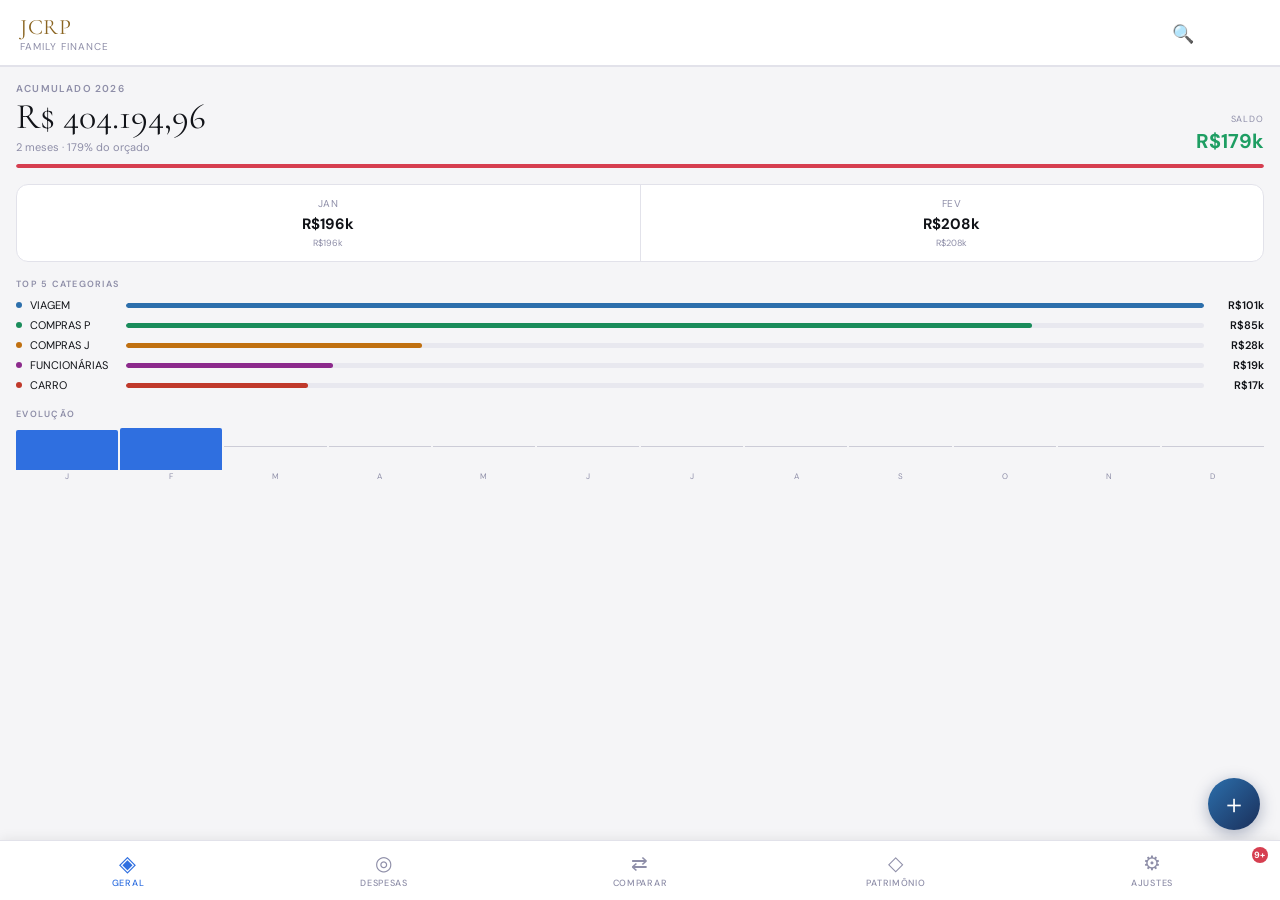
==== commit b61467fe: "Add files via upload" ====
--- a/index.html
+++ b/index.html
@@ -112,24 +112,24 @@
     </div>
 
     <div id="screen-despesas" class="screen">
-      <div class="month-pills-wrap"><div class="month-pills" id="month-pills"></div></div>
+      <div class="month-pills-wrap" style="padding-top:8px"><div class="month-pills" id="month-pills"></div></div>
       <div class="card">
         <div class="card-header">
           <div>
             <div class="card-title">Total do mês</div>
-            <div id="desp-kpi-total" style="font-family:'Cormorant Garamond',serif;font-size:24px;font-weight:400;color:var(--red)"></div>
+            <div id="desp-kpi-total" style="font-family:'Cormorant Garamond',serif;font-size:24px;font-weight:400;color:var(--blue)"></div>
           </div>
           <div style="text-align:right">
             <div style="display:flex;gap:12px">
               <div><div style="font-size:9px;color:var(--muted)">Fixa</div><div id="desp-kpi-fixa" style="font-size:12px;color:var(--blue);cursor:pointer" onclick="openDetailCat('fixa')"></div></div>
-              <div><div style="font-size:9px;color:var(--muted)">Variável</div><div id="desp-kpi-var" style="font-size:12px;color:var(--gold);cursor:pointer" onclick="openDetailCat('variavel')"></div></div>
+              <div><div style="font-size:9px;color:var(--muted)">Variável</div><div id="desp-kpi-var" style="font-size:12px;color:var(--muted2);cursor:pointer" onclick="openDetailCat('variavel')"></div></div>
             </div>
           </div>
         </div>
-        <div style="display:flex;gap:6px;padding:0 0 10px">
+        <div style="display:flex;gap:6px;padding:0 16px 12px">
           <button id="dsort-val" class="sort-pill active" onclick="setDespSort('valor_desc')">Valor ↓</button>
           <button id="dsort-alpha" class="sort-pill" onclick="setDespSort('alpha')">A–Z</button>
-          <button id="dsort-bud" class="sort-pill" onclick="setDespSort('budget_pct')">Desvio</button>
+          <button id="dsort-bud" class="sort-pill" onclick="setDespSort('budget_pct')">% Orç</button>
         </div>
         <div class="card-body" id="desp-table"></div>
       </div>
@@ -140,6 +140,10 @@
       <div class="card">
         <div class="card-header"><div class="card-title">Evolução Mensal</div></div>
         <div id="cmp-barchart"></div>
+      </div>
+      <div class="card">
+        <div class="card-header"><div class="card-title">Fixa vs Variável — Acumulado</div></div>
+        <div id="cmp-donut" style="display:flex;align-items:center;gap:12px;padding:4px 0 8px"></div>
       </div>
       <div class="card">
         <div class="card-header">
@@ -151,10 +155,6 @@
         </div>
         <div id="cmp-rows"></div>
       </div>
-      <div class="card">
-        <div class="card-header"><div class="card-title">Fixa vs Variável</div></div>
-        <div id="cmp-donut" style="display:flex;align-items:center;gap:12px;padding:0 0 4px"></div>
-      </div>
       <div style="height:8px"></div>
     </div>
 
@@ -190,7 +190,8 @@
           <div style="font-size:12px;color:var(--muted)">Acima de <b id="review-threshold-val">R$ 1.000</b></div>
           <button onclick="openThresholdModal()" style="font-size:11px;color:var(--blue);background:none;border:none;cursor:pointer;padding:4px 8px">Alterar</button>
         </div>
-        <div id="review-skipped" style="margin:0 16px 8px;font-size:11px;color:var(--muted)"></div>
+        <div id="review-skipped" style="margin:0 16px 4px;font-size:11px;color:var(--muted)"></div>
+        <div style="padding:0 16px 8px"><button id="mark-all-reviewed-btn" onclick="markAllReviewed()" style="display:none;width:100%;padding:10px;background:var(--s2);border:1px solid var(--border);border-radius:10px;font-size:12px;color:var(--muted2);cursor:pointer;font-family:inherit"></button></div>
         <div id="review-card-wrap">
           <div style="padding:0 16px 8px;display:flex;align-items:center;gap:12px">
             <div style="flex:1;height:4px;background:var(--border);border-radius:2px;overflow:hidden">
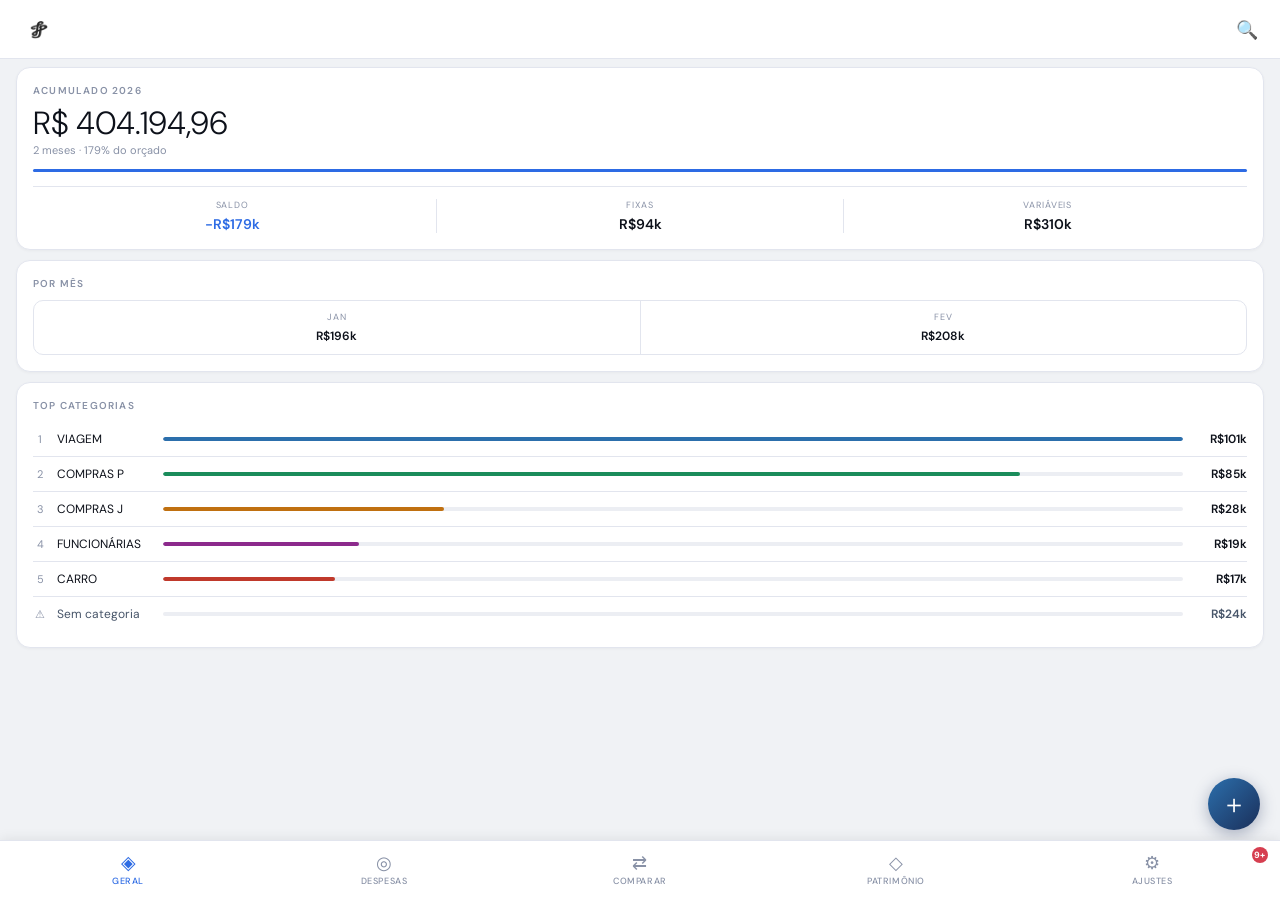
==== commit b26c7b39: "Add files via upload" ====
--- a/index.html
+++ b/index.html
@@ -96,12 +96,11 @@
 <div id="app">
   <div class="header">
     <div class="header-left">
-      <div class="header-title">JCRP</div>
-      <div class="header-sub">Family Finance</div>
+      <img src="[data-uri]" alt="JP" style="height:36px;width:auto;display:block;opacity:.85">
     </div>
     <div class="header-right">
+      <div id="sync-badge" class="sync-badge local">○ Local</div>
       <button class="header-search-btn" onclick="openSearch()">🔍</button>
-      <div id="sync-badge" class="sync-badge local">○ Local</div>
     </div>
   </div>
 
--- a/style.css
+++ b/style.css
@@ -1,20 +1,20 @@
 @import url('https://fonts.googleapis.com/css2?family=Cormorant+Garamond:wght@300;400;600&family=DM+Sans:wght@300;400;500&display=swap');
 
 :root {
-  --bg:      #F5F5F7;
+  --bg:      #F0F2F5;
   --s1:      #FFFFFF;
-  --s2:      #F0F0F5;
-  --s3:      #E8E8EF;
-  --border:  #E2E2EA;
-  --gold:    #A67C2E;
-  --gold2:   #8A6420;
-  --golddim: #FDF3E0;
-  --green:   #1E9E63;
-  --red:     #D63E50;
-  --blue:    #2F6FE0;
-  --text:    #111318;
-  --muted:   #8E8EA8;
-  --muted2:  #5A5A78;
+  --s2:      #F6F7FA;
+  --s3:      #ECEEF3;
+  --border:  #E2E5EE;
+  --gold:    #2D6BE4;
+  --gold2:   #1A55C8;
+  --golddim: #EBF1FD;
+  --green:   #1A8C5B;
+  --red:     #2D6BE4;
+  --blue:    #2D6BE4;
+  --text:    #0D111A;
+  --muted:   #8891A6;
+  --muted2:  #475569;
   --safe-top: env(safe-area-inset-top, 0px);
   --safe-bot: env(safe-area-inset-bottom, 0px);
 }
@@ -52,24 +52,23 @@
 .header {
   background: var(--s1);
   border-bottom: 1px solid var(--border);
-  padding: 14px 20px 12px;
+  padding: 12px 20px 10px;
   flex-shrink: 0;
   display: flex; align-items: center; justify-content: space-between;
-  box-shadow: 0 1px 0 var(--border);
 }
 .header-title {
   font-family: 'Cormorant Garamond', serif;
-  font-size: 22px; font-weight: 400; color: var(--gold2);
-  letter-spacing: .03em;
-}
-.header-sub { font-size: 10px; color: var(--muted); letter-spacing:.1em; text-transform:uppercase; }
-.header-right { text-align:right; }
+  font-size: 20px; font-weight: 400; color: var(--blue);
+  letter-spacing: .02em;
+}
+.header-sub { font-size: 10px; color: var(--muted); letter-spacing:.08em; text-transform:uppercase; }
+.header-right { display:flex; align-items:center; gap:4px; margin-left:auto; }
 .header-month { font-size:11px; color:var(--muted); }
 .header-btn {
-  width:36px; height:36px; border-radius:8px;
+  width:34px; height:34px; border-radius:8px;
   background:var(--s2); border:1px solid var(--border);
   display:flex; align-items:center; justify-content:center;
-  cursor:pointer; font-size:16px; color:var(--gold);
+  cursor:pointer; font-size:15px; color:var(--blue);
 }
 
 /* ── SCROLL AREA ── */
@@ -96,23 +95,23 @@
 .nav-item {
   flex:1; display:flex; flex-direction:column;
   align-items:center; justify-content:center;
-  gap:4px; cursor:pointer;
+  gap:3px; cursor:pointer;
   color: var(--muted); font-size:9px;
-  font-weight:500; letter-spacing:.08em; text-transform:uppercase;
+  font-weight:500; letter-spacing:.06em; text-transform:uppercase;
   transition: color .15s;
 }
-.nav-item .nav-icon { font-size:20px; line-height:1; }
+.nav-item .nav-icon { font-size:18px; line-height:1; }
 .nav-item.active { color: var(--blue); }
-.nav-item.active .nav-icon { transform: scale(1.1); }
+.nav-item.active .nav-icon { transform: scale(1.05); }
 
 /* ── SCREENS ── */
 .screen { display:none; }
-.screen.active { display:block; }
+.screen.active { display:block; padding-top:8px; }
 
 /* ── SECTION LABEL ── */
 .section-label {
-  font-size:10px; font-weight:500; letter-spacing:.16em; text-transform:uppercase;
-  color:var(--muted); padding: 20px 20px 10px;
+  font-size:10px; font-weight:600; letter-spacing:.12em; text-transform:uppercase;
+  color:var(--muted); padding: 16px 20px 8px;
 }
 
 /* ── KPI STRIP ── */
@@ -138,17 +137,17 @@
 
 /* ── CARD ── */
 .card {
-  margin:0 16px 12px;
+  margin:0 16px 10px;
   background:var(--s1); border:1px solid var(--border);
-  border-radius:12px; overflow:hidden;
-  box-shadow: 0 1px 4px rgba(0,0,0,.06);
+  border-radius:14px; overflow:hidden;
+  box-shadow: 0 1px 3px rgba(0,0,0,.04);
 }
 .card-header {
-  padding:14px 16px 10px;
+  padding:14px 16px 8px;
   display:flex; align-items:center; justify-content:space-between;
 }
-.card-title { font-size:10px; font-weight:500; letter-spacing:.14em; text-transform:uppercase; color:var(--muted); }
-.card-action { font-size:10px; color:var(--gold); cursor:pointer; }
+.card-title { font-size:10px; font-weight:600; letter-spacing:.12em; text-transform:uppercase; color:var(--muted); }
+.card-action { font-size:10px; color:var(--blue); cursor:pointer; }
 .card-body { padding:0 16px 14px; }
 
 /* ── CAT LIST ── */
@@ -237,13 +236,13 @@
 .log-item:last-child { border-bottom:none; }
 .log-dot { width:6px; height:6px; border-radius:50%; flex-shrink:0; margin-top:4px; }
 .log-desc { flex:1; color:var(--muted2); }
-.log-sub { font-size:11px; color:var(--gold); }
+.log-sub { font-size:11px; color:var(--blue); }
 .log-val { color:var(--text); font-feature-settings:'tnum'; white-space:nowrap; }
 
 .btn {
   display:block; width:calc(100% - 32px); margin:12px 16px;
   padding:14px; text-align:center;
-  background:var(--gold2); border:none;
+  background:var(--blue); border:none;
   color:#FFF; font-family:'DM Sans'; font-size:12px;
   font-weight:500; letter-spacing:.12em; text-transform:uppercase;
   cursor:pointer; border-radius:10px; transition: opacity .15s;
@@ -255,16 +254,16 @@
 }
 
 /* ── MONTH PILLS ── */
-.month-pills { display:flex; gap:8px; padding:0 16px 16px; overflow-x:auto; scrollbar-width:none; }
+.month-pills { display:flex; gap:6px; padding:8px 16px 14px; overflow-x:auto; scrollbar-width:none; }
 .month-pills::-webkit-scrollbar { display:none; }
 .pill {
-  flex-shrink:0; padding:6px 16px;
+  flex-shrink:0; padding:5px 14px;
   border:1px solid var(--border); border-radius:20px;
-  font-size:11px; font-weight:500; letter-spacing:.08em;
+  font-size:11px; font-weight:500; letter-spacing:.06em;
   color:var(--muted); cursor:pointer; background:transparent;
   transition:all .15s;
 }
-.pill.active { background:var(--golddim); border-color:var(--gold); color:var(--gold2); }
+.pill.active { background:var(--golddim); border-color:var(--blue); color:var(--blue); }
 
 /* ── COMPARE ROWS ── */
 .cmp-row {
@@ -313,7 +312,7 @@
 .modal-overlay.open { display:flex; }
 .modal {
   width:100%; background:var(--s1);
-  border-top:2px solid var(--gold);
+  border-top:2px solid var(--blue);
   border-radius:16px 16px 0 0;
   padding:20px 20px calc(20px + var(--safe-bot));
   animation: slideUp .25s ease;
@@ -417,7 +416,7 @@
 }
 .rv-date { font-size:10px; color:var(--muted); margin-bottom:8px; }
 .rv-desc { font-size:15px; color:var(--text); font-weight:500; margin-bottom:8px; line-height:1.3; }
-.rv-val  { font-family:'Cormorant Garamond',serif; font-size:32px; font-weight:300; color:var(--red); margin-bottom:12px; }
+.rv-val  { font-family:'Cormorant Garamond',serif; font-size:32px; font-weight:300; color:var(--blue); margin-bottom:12px; }
 .rv-sub-row { display:flex; align-items:center; gap:8px; flex-wrap:wrap; }
 .rv-cat-badge { font-size:10px; font-weight:500; padding:3px 8px; border-radius:10px; }
 .badge-blue { background:rgba(47,111,224,.12); color:var(--blue); }
@@ -468,7 +467,7 @@
 .bud-m    { font-feature-settings:'tnum'; text-align:right; }
 .bud-tot  { font-feature-settings:'tnum'; font-weight:600; text-align:right; color:var(--text); }
 .cell-ok    { color:var(--text); }
-.cell-over  { color:var(--red); font-weight:600; }
+.cell-over  { color:var(--blue); font-weight:600; }
 .cell-empty { color:var(--border); }
 
 /* ── DESP SORT HEADER ── */
@@ -818,7 +817,7 @@
 
 /* ── CATEGORY ROW REDESIGN ── */
 .cat-row-header {
-  padding:12px 16px;
+  padding:13px 16px 11px;
   cursor:pointer;
   transition:background .12s;
 }
@@ -839,8 +838,8 @@
   font-size:14px; font-weight:700; color:var(--text);
   font-feature-settings:'tnum';
 }
-.crh-over { color:var(--red) !important; }
-.crh-warn { color:#C07010 !important; }
+.crh-over { color:var(--blue) !important; }
+.crh-warn { color:var(--muted2) !important; }
 .crh-arrow {
   font-size:9px; color:var(--muted);
   transition:transform .2s; width:12px; text-align:center;
@@ -865,7 +864,7 @@
   border-radius:3px; transition:width .4s;
   position:absolute; left:0; top:0;
 }
-.crh-bar-fill.crh-bar-over { background:var(--red); }
+.crh-bar-fill.crh-bar-over { background:var(--blue); }
 .crh-bar-extra {
   height:100%; background:rgba(192,57,43,.3);
   border-radius:0 3px 3px 0;
@@ -884,9 +883,9 @@
 
 /* ── SORT PILLS ── */
 .sort-pill {
-  font-size:10px; font-weight:600; padding:3px 8px;
+  font-size:10px; font-weight:600; padding:4px 12px;
   border-radius:20px; border:1px solid var(--border);
-  background:var(--s2); color:var(--muted); cursor:pointer;
+  background:var(--s2); color:var(--muted2); cursor:pointer;
   white-space:nowrap; transition:all .15s;
   font-family:inherit;
 }
@@ -912,13 +911,13 @@
 }
 .dash-total {
   font-family:'Cormorant Garamond',serif;
-  font-size:36px; font-weight:400; color:var(--text); line-height:1;
+  font-size:36px; font-weight:400; color:var(--blue); line-height:1;
 }
 .dash-sub { font-size:11px; color:var(--muted); margin-top:5px; }
 .dash-hero-right { text-align:right; }
 .dash-saldo-label { font-size:9px; color:var(--muted); letter-spacing:.1em; text-transform:uppercase; margin-bottom:3px; }
 .dash-saldo { font-size:20px; font-weight:700; color:var(--green); font-feature-settings:'tnum'; }
-.dash-over  { color:var(--red) !important; }
+.dash-over  { color:var(--blue) !important; }
 
 /* Progress bar */
 .dash-prog-track {
@@ -928,24 +927,24 @@
 .dash-prog-fill {
   height:100%; background:var(--blue); border-radius:2px; transition:width .5s;
 }
-.dash-prog-over { background:var(--red); }
+.dash-prog-over { background:var(--blue); }
 
 /* Month cards */
 .dash-months {
   display:flex; align-items:stretch; gap:0;
   background:var(--s1); border:1px solid var(--border);
-  border-radius:12px; overflow:hidden; margin-bottom:16px;
+  border-radius:14px; overflow:hidden; margin-bottom:16px;
 }
 .dash-month-card {
   flex:1; padding:12px 8px; text-align:center; cursor:pointer;
   transition:background .12s;
 }
 .dash-month-card:active { background:var(--s2); }
-.dash-month-over { background:rgba(192,57,43,.05); }
+.dash-month-over { background:var(--s2); }
 .dash-month-name { font-size:10px; color:var(--muted); text-transform:uppercase; letter-spacing:.08em; margin-bottom:4px; }
 .dash-month-val  { font-size:15px; font-weight:700; color:var(--text); font-feature-settings:'tnum'; }
 .dash-month-sub  { font-size:9px; color:var(--muted); margin-top:3px; }
-.dash-month-over .dash-month-sub { color:var(--red); }
+.dash-month-over .dash-month-sub { color:var(--muted); }
 .dash-month-div  { width:1px; background:var(--border); }
 
 /* Section label */
@@ -977,7 +976,7 @@
 }
 .dash-bar-fill { position:absolute; bottom:0; left:0; right:0; border-radius:2px 2px 0 0; transition:height .4s; }
 .dash-bar-active { background:var(--blue); }
-.dash-bar-over   { background:var(--red); }
+.dash-bar-over   { background:var(--blue); opacity:.6; }
 .dash-bar-empty  { background:var(--s3); }
 .dash-bar-lbl { font-size:8px; color:var(--muted); line-height:1; }
 
@@ -991,7 +990,7 @@
 /* ── SEARCH ── */
 .header-search-btn {
   background:none; border:none; font-size:18px;
-  cursor:pointer; padding:4px 8px; color:var(--muted2);
+  cursor:pointer; padding:6px 2px 6px 10px; color:var(--muted2);
   touch-action:manipulation;
 }
 .search-row {
@@ -1013,3 +1012,153 @@
 .ajuste-tab.active {
   background:var(--blue); color:#fff; border-color:var(--blue);
 }
+
+/* ══ HOME CARDS (v51+) ══════════════════════════════════════ */
+.dash-wrap { display:flex; flex-direction:column; gap:0; padding:0 0 8px; }
+
+.hcard {
+  margin:0 16px 10px;
+  background:var(--s1); border:1px solid var(--border);
+  border-radius:14px; padding:16px;
+  box-shadow:0 1px 3px rgba(0,0,0,.04);
+}
+.hcard-label {
+  font-size:10px; font-weight:600; letter-spacing:.12em;
+  text-transform:uppercase; color:var(--muted); margin-bottom:10px;
+}
+.hcard-total {
+  font-size:32px; font-weight:300; color:var(--text);
+  letter-spacing:-.01em; line-height:1; margin-bottom:4px;
+}
+.hcard-sub { font-size:11px; color:var(--muted); margin-bottom:12px; }
+.hcard-prog-track {
+  height:3px; background:var(--s3); border-radius:2px; margin-bottom:14px;
+}
+.hcard-prog-fill {
+  height:100%; background:var(--blue); border-radius:2px; transition:width .5s;
+}
+.hcard-kpis {
+  display:flex; align-items:stretch; gap:0;
+  border-top:1px solid var(--border); padding-top:12px;
+}
+.hcard-kpi { flex:1; text-align:center; }
+.hcard-kpi-sep { width:1px; background:var(--border); margin:0 4px; }
+.hcard-kpi-label { font-size:9px; color:var(--muted); text-transform:uppercase; letter-spacing:.1em; margin-bottom:4px; }
+.hcard-kpi-val { font-size:14px; font-weight:600; color:var(--text); font-feature-settings:'tnum'; }
+.hkv-pos { color:var(--green); }
+.hkv-neg { color:var(--blue); }
+
+/* Month grid */
+.hmonth-grid {
+  display:flex; gap:0;
+  border:1px solid var(--border); border-radius:10px; overflow:hidden;
+}
+.hmonth-item {
+  flex:1; padding:10px 6px; text-align:center;
+  cursor:pointer; transition:background .12s;
+  border-right:1px solid var(--border);
+}
+.hmonth-item:last-child { border-right:none; }
+.hmonth-item:active { background:var(--s2); }
+.hmonth-name { font-size:9px; color:var(--muted); text-transform:uppercase; letter-spacing:.06em; margin-bottom:5px; }
+.hmonth-val { font-size:12px; font-weight:600; color:var(--text); font-feature-settings:'tnum'; }
+
+/* Top 5 */
+.htop5-row {
+  display:flex; align-items:center; gap:10px;
+  padding:9px 0; border-bottom:1px solid var(--border); cursor:pointer;
+}
+.htop5-row:last-child { border-bottom:none; }
+.htop5-idx { font-size:11px; color:var(--muted); width:14px; flex-shrink:0; text-align:center; }
+.htop5-name { font-size:12px; color:var(--text); width:96px; flex-shrink:0; white-space:nowrap; overflow:hidden; text-overflow:ellipsis; }
+.htop5-bar-wrap { flex:1; height:4px; background:var(--s3); border-radius:2px; overflow:hidden; }
+.htop5-bar { height:100%; border-radius:2px; transition:width .4s; }
+.htop5-val { font-size:12px; font-weight:600; color:var(--text); font-feature-settings:'tnum'; flex-shrink:0; width:54px; text-align:right; }
+
+/* ══ RULES (v51+) ═══════════════════════════════════════════ */
+.rules-wrap { padding:0 16px 16px; display:flex; flex-direction:column; gap:10px; }
+
+.rules-banner {
+  display:flex; align-items:center; justify-content:space-between;
+  background:var(--golddim); border:1px solid var(--blue);
+  border-radius:10px; padding:10px 12px;
+}
+.rules-banner span { font-size:12px; color:var(--blue); font-weight:500; }
+.rules-apply-btn {
+  font-size:11px; font-weight:600; color:#fff;
+  background:var(--blue); border:none; border-radius:8px;
+  padding:6px 12px; cursor:pointer; font-family:inherit;
+  flex-shrink:0;
+}
+
+.rules-new-card {
+  background:var(--s2); border:1px solid var(--border);
+  border-radius:12px; padding:14px;
+  display:flex; flex-direction:column; gap:8px;
+}
+.rules-new-title {
+  font-size:10px; font-weight:600; color:var(--muted2);
+  text-transform:uppercase; letter-spacing:.1em;
+}
+.rules-input {
+  width:100%; padding:10px 12px;
+  border:1px solid var(--border); border-radius:8px;
+  background:var(--s1); color:var(--text);
+  font-size:13px; font-family:inherit; outline:none;
+  -webkit-appearance:none;
+}
+.rules-input:focus { border-color:var(--blue); }
+.rules-new-row { display:flex; gap:8px; align-items:center; }
+.rules-select {
+  flex:1; padding:10px 12px;
+  border:1px solid var(--border); border-radius:8px;
+  background:var(--s1); color:var(--text);
+  font-size:12px; font-family:inherit;
+  -webkit-appearance:none; outline:none;
+}
+.rules-add-btn {
+  flex-shrink:0; padding:10px 16px;
+  background:var(--blue); color:#fff; border:none;
+  border-radius:8px; font-size:12px; font-weight:600;
+  font-family:inherit; cursor:pointer;
+}
+
+.rules-list-header {
+  font-size:11px; font-weight:600; color:var(--muted2);
+  text-transform:uppercase; letter-spacing:.1em;
+  display:flex; align-items:center; gap:6px;
+}
+.rules-count {
+  background:var(--blue); color:#fff;
+  font-size:10px; font-weight:700;
+  padding:1px 7px; border-radius:20px;
+  letter-spacing:0;
+}
+.rules-list {
+  background:var(--s1); border:1px solid var(--border);
+  border-radius:12px; overflow:hidden;
+}
+.rules-row {
+  display:flex; align-items:center; gap:8px;
+  padding:11px 14px; border-bottom:1px solid var(--border);
+}
+.rules-row:last-child { border-bottom:none; }
+.rules-row-kw {
+  font-size:12px; font-weight:700; color:var(--text);
+  width:110px; flex-shrink:0;
+  white-space:nowrap; overflow:hidden; text-overflow:ellipsis;
+}
+.rules-row-arrow { font-size:11px; color:var(--muted); flex-shrink:0; }
+.rules-row-sub { flex:1; font-size:12px; color:var(--muted2); min-width:0; white-space:nowrap; overflow:hidden; text-overflow:ellipsis; }
+.rules-row-del {
+  background:none; border:none; color:var(--muted);
+  font-size:20px; line-height:1; cursor:pointer;
+  padding:2px 4px; flex-shrink:0;
+}
+.rules-empty {
+  font-size:12px; color:var(--muted); text-align:center;
+  padding:20px; background:var(--s2); border-radius:10px;
+}
+.rules-footer {
+  font-size:11px; color:var(--muted); text-align:center; padding-top:4px;
+}
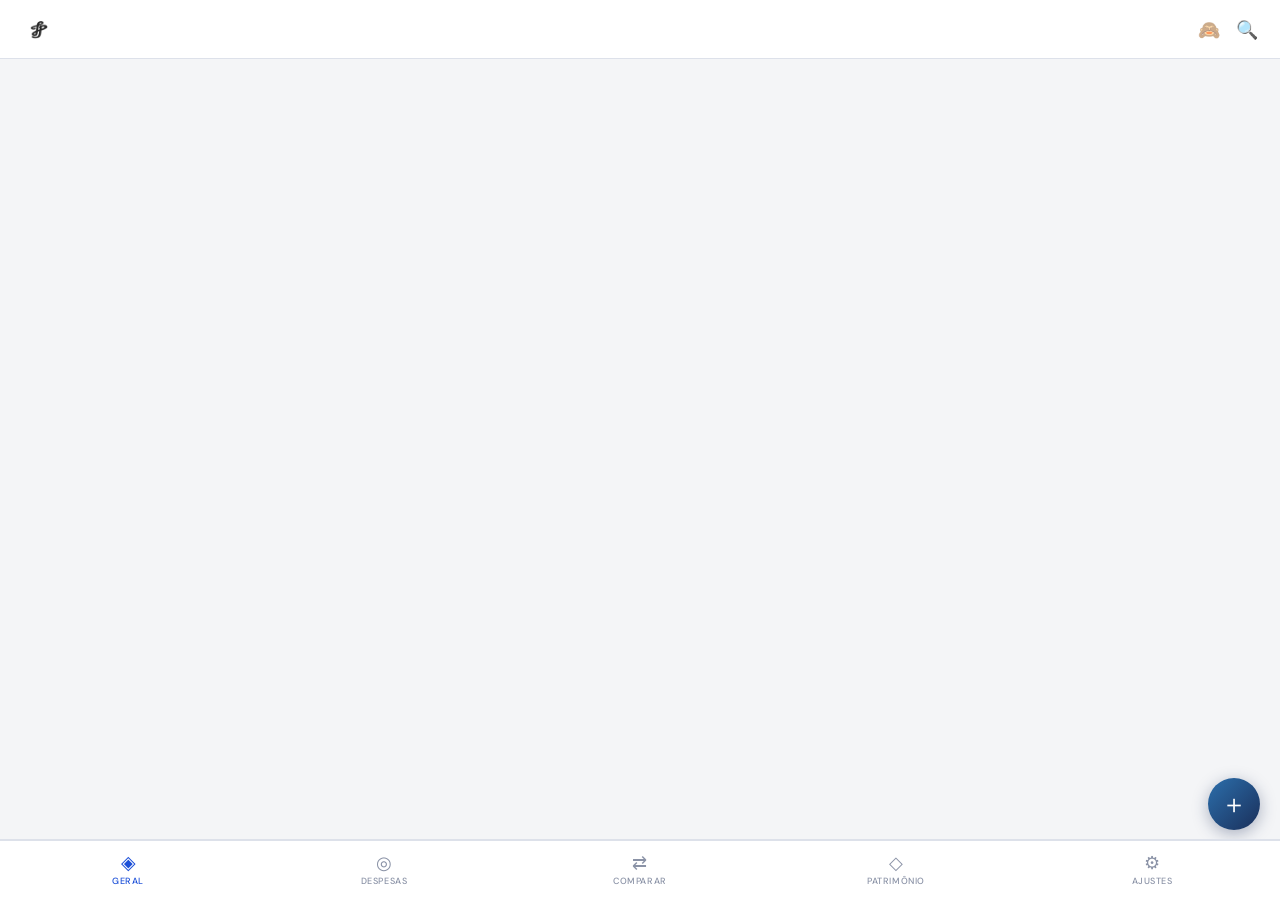
==== commit 85a946dd: "Add files via upload" ====
--- a/index.html
+++ b/index.html
@@ -71,7 +71,7 @@
     <div class="manual-field"><label>Tipo</label>
       <select id="edittx-cat"><option value="Fixa">Fixa</option><option value="Variáveis">Variável</option></select>
     </div>
-    <button class="btn" style="margin-top:8px" onclick="saveEditTx()">Salvar</button>
+    <button id="edittx-save-btn" class="btn" style="margin-top:8px" onclick="saveEditTx()">Salvar</button>
     <button class="btn btn-ghost" onclick="closeEditTx()">Cancelar</button>
     <button class="btn btn-ghost" style="color:var(--red)" onclick="deleteTx()">Excluir</button>
   </div>
@@ -100,6 +100,7 @@
     </div>
     <div class="header-right">
       <div id="sync-badge" class="sync-badge local">○ Local</div>
+      <button id="hide-btn" class="header-search-btn" onclick="toggleHide()" title="Ocultar valores">🙈</button>
       <button class="header-search-btn" onclick="openSearch()">🔍</button>
     </div>
   </div>
@@ -158,23 +159,16 @@
     </div>
 
     <div id="screen-patrimonio" class="screen">
-      <div class="card">
-        <div class="card-header">
-          <div>
-            <div class="card-title">Patrimônio Total</div>
-            <div id="pat-total-val" style="font-family:'Cormorant Garamond',serif;font-size:28px;font-weight:400;color:var(--text);margin-top:4px"></div>
-          </div>
-        </div>
-        <div id="pat-donut" style="display:flex;align-items:center;gap:12px;padding:4px 0"></div>
-      </div>
-      <div class="card">
-        <div class="card-header"><div class="card-title">Liquidez &amp; Investimentos</div></div>
-        <div id="pat-items-liq"></div>
-      </div>
-      <div class="card">
-        <div class="card-header"><div class="card-title">Imóveis</div></div>
-        <div id="pat-items-imob"></div>
-      </div>
+      <div style="padding:16px 16px 4px">
+        <div style="font-size:10px;font-weight:600;letter-spacing:.12em;text-transform:uppercase;color:var(--muted);margin-bottom:6px">Patrimônio Total</div>
+        <div id="pat-total-val" style="font-size:32px;font-weight:300;color:var(--text);letter-spacing:-.01em"></div>
+      </div>
+      <div class="card">
+        <div class="card-header"><div class="card-title">Composição</div></div>
+        <div id="pat-donut" style="display:flex;align-items:center;gap:12px;padding:0 16px 12px"></div>
+      </div>
+      <div id="pat-grupos" style="padding:0 0 8px"></div>
+      <div id="pat-fundo-wrap" class="pat-fundo-wrap" style="margin:0 16px 8px"></div>
       <div style="height:8px"></div>
     </div>
 
@@ -183,6 +177,8 @@
         <button class="ajuste-tab active" id="atab-revisar" onclick="setAjusteTab('revisar')">Revisar</button>
         <button class="ajuste-tab" id="atab-regras"  onclick="setAjusteTab('regras')">Regras</button>
         <button class="ajuste-tab" id="atab-import"  onclick="setAjusteTab('import')">Importar</button>
+        <button class="ajuste-tab" id="atab-budget"  onclick="setAjusteTab('budget')">Orçamento</button>
+        <button class="ajuste-tab" id="atab-concil"  onclick="setAjusteTab('concil')">Conciliação</button>
       </div>
       <div id="ajuste-revisar">
         <div style="display:flex;align-items:center;justify-content:space-between;padding:12px 16px 8px">
@@ -213,6 +209,8 @@
         </div>
       </div>
       <div id="ajuste-regras" style="display:none"><div id="rules-content"></div></div>
+      <div id="ajuste-budget" style="display:none"><div id="budget-content"></div></div>
+      <div id="ajuste-concil" style="display:none"><div id="concil-content"></div></div>
       <div id="ajuste-import" style="display:none">
         <div style="padding:16px">
           <div class="import-zone" id="drop-zone">
--- a/style.css
+++ b/style.css
@@ -1,20 +1,20 @@
 @import url('https://fonts.googleapis.com/css2?family=Cormorant+Garamond:wght@300;400;600&family=DM+Sans:wght@300;400;500&display=swap');
 
 :root {
-  --bg:      #F0F2F5;
+  --bg:      #F4F5F7;
   --s1:      #FFFFFF;
-  --s2:      #F6F7FA;
-  --s3:      #ECEEF3;
-  --border:  #E2E5EE;
-  --gold:    #2D6BE4;
-  --gold2:   #1A55C8;
-  --golddim: #EBF1FD;
-  --green:   #1A8C5B;
-  --red:     #2D6BE4;
-  --blue:    #2D6BE4;
-  --text:    #0D111A;
-  --muted:   #8891A6;
-  --muted2:  #475569;
+  --s2:      #F8F9FB;
+  --s3:      #ECEEF2;
+  --border:  #DDE1EA;
+  --gold:    #1B4FD8;
+  --gold2:   #1340B8;
+  --golddim: #EBF0FD;
+  --green:   #0F7B50;
+  --red:     #1B4FD8;
+  --blue:    #1B4FD8;
+  --text:    #0A0E1A;
+  --muted:   #8A92A6;
+  --muted2:  #4A5268;
   --safe-top: env(safe-area-inset-top, 0px);
   --safe-bot: env(safe-area-inset-bottom, 0px);
 }
@@ -28,6 +28,7 @@
   font-family: 'DM Sans', sans-serif;
   font-size: 14px;
   overscroll-behavior: none;
+  -webkit-font-smoothing: antialiased;
 }
 
 /* ── LAYOUT SHELL ── */
@@ -58,17 +59,17 @@
 }
 .header-title {
   font-family: 'Cormorant Garamond', serif;
-  font-size: 20px; font-weight: 400; color: var(--blue);
+  font-size: 20px; font-weight: 400; color: var(--text);
   letter-spacing: .02em;
 }
 .header-sub { font-size: 10px; color: var(--muted); letter-spacing:.08em; text-transform:uppercase; }
 .header-right { display:flex; align-items:center; gap:4px; margin-left:auto; }
 .header-month { font-size:11px; color:var(--muted); }
 .header-btn {
-  width:34px; height:34px; border-radius:8px;
+  width:34px; height:34px; border-radius:6px;
   background:var(--s2); border:1px solid var(--border);
   display:flex; align-items:center; justify-content:center;
-  cursor:pointer; font-size:15px; color:var(--blue);
+  cursor:pointer; font-size:15px; color:var(--muted2);
 }
 
 /* ── SCROLL AREA ── */
@@ -90,7 +91,7 @@
   display: flex;
   padding-bottom: var(--safe-bot);
   z-index: 100;
-  box-shadow: 0 -1px 12px rgba(0,0,0,.08);
+  box-shadow: 0 -1px 0 var(--border);
 }
 .nav-item {
   flex:1; display:flex; flex-direction:column;
@@ -139,8 +140,8 @@
 .card {
   margin:0 16px 10px;
   background:var(--s1); border:1px solid var(--border);
-  border-radius:14px; overflow:hidden;
-  box-shadow: 0 1px 3px rgba(0,0,0,.04);
+  border-radius:8px; overflow:hidden;
+  box-shadow: 0 1px 4px rgba(0,0,0,.06);
 }
 .card-header {
   padding:14px 16px 8px;
@@ -242,7 +243,7 @@
 .btn {
   display:block; width:calc(100% - 32px); margin:12px 16px;
   padding:14px; text-align:center;
-  background:var(--blue); border:none;
+  background:var(--blue); border:none; letter-spacing:.06em;
   color:#FFF; font-family:'DM Sans'; font-size:12px;
   font-weight:500; letter-spacing:.12em; text-transform:uppercase;
   cursor:pointer; border-radius:10px; transition: opacity .15s;
@@ -258,12 +259,12 @@
 .month-pills::-webkit-scrollbar { display:none; }
 .pill {
   flex-shrink:0; padding:5px 14px;
-  border:1px solid var(--border); border-radius:20px;
+  border:1px solid var(--border); border-radius:4px;
   font-size:11px; font-weight:500; letter-spacing:.06em;
-  color:var(--muted); cursor:pointer; background:transparent;
+  color:var(--muted2); cursor:pointer; background:transparent;
   transition:all .15s;
 }
-.pill.active { background:var(--golddim); border-color:var(--blue); color:var(--blue); }
+.pill.active { background:var(--golddim); border-color:var(--blue); color:var(--blue); box-shadow: 0 0 0 1px var(--blue); }
 
 /* ── COMPARE ROWS ── */
 .cmp-row {
@@ -312,7 +313,8 @@
 .modal-overlay.open { display:flex; }
 .modal {
   width:100%; background:var(--s1);
-  border-top:2px solid var(--blue);
+  border-top:2px solid var(--border);
+  box-shadow: 0 -4px 24px rgba(0,0,0,.10);
   border-radius:16px 16px 0 0;
   padding:20px 20px calc(20px + var(--safe-bot));
   animation: slideUp .25s ease;
@@ -338,7 +340,7 @@
 .toast {
   position: fixed; bottom: calc(72px + var(--safe-bot)); left: 50%;
   transform: translateX(-50%) translateY(20px);
-  background: #111318; color: #fff;
+  background: var(--text); color: #fff;
   padding: 10px 18px; border-radius: 20px;
   font-size: 12px; font-weight: 500;
   opacity: 0; transition: all .25s; z-index: 300;
@@ -884,13 +886,14 @@
 /* ── SORT PILLS ── */
 .sort-pill {
   font-size:10px; font-weight:600; padding:4px 12px;
-  border-radius:20px; border:1px solid var(--border);
+  border-radius:4px; border:1px solid var(--border);
   background:var(--s2); color:var(--muted2); cursor:pointer;
   white-space:nowrap; transition:all .15s;
-  font-family:inherit;
+  font-family:inherit; letter-spacing:.06em; text-transform:uppercase;
 }
 .sort-pill.active {
   background:var(--blue); color:#fff; border-color:var(--blue);
+  box-shadow: 0 0 0 1px var(--blue);
 }
 .sort-pill:active { opacity:.7; }
 
@@ -1019,8 +1022,8 @@
 .hcard {
   margin:0 16px 10px;
   background:var(--s1); border:1px solid var(--border);
-  border-radius:14px; padding:16px;
-  box-shadow:0 1px 3px rgba(0,0,0,.04);
+  border-radius:8px; padding:16px;
+  box-shadow:0 1px 4px rgba(0,0,0,.06);
 }
 .hcard-label {
   font-size:10px; font-weight:600; letter-spacing:.12em;
@@ -1032,7 +1035,7 @@
 }
 .hcard-sub { font-size:11px; color:var(--muted); margin-bottom:12px; }
 .hcard-prog-track {
-  height:3px; background:var(--s3); border-radius:2px; margin-bottom:14px;
+  height:2px; background:var(--s3); border-radius:2px; margin-bottom:14px;
 }
 .hcard-prog-fill {
   height:100%; background:var(--blue); border-radius:2px; transition:width .5s;
@@ -1051,7 +1054,7 @@
 /* Month grid */
 .hmonth-grid {
   display:flex; gap:0;
-  border:1px solid var(--border); border-radius:10px; overflow:hidden;
+  border:1px solid var(--border); border-radius:6px; overflow:hidden;
 }
 .hmonth-item {
   flex:1; padding:10px 6px; text-align:center;
@@ -1086,14 +1089,14 @@
 .rules-banner span { font-size:12px; color:var(--blue); font-weight:500; }
 .rules-apply-btn {
   font-size:11px; font-weight:600; color:#fff;
-  background:var(--blue); border:none; border-radius:8px;
+  background:var(--blue); border:none; letter-spacing:.06em; border-radius:8px;
   padding:6px 12px; cursor:pointer; font-family:inherit;
   flex-shrink:0;
 }
 
 .rules-new-card {
   background:var(--s2); border:1px solid var(--border);
-  border-radius:12px; padding:14px;
+  border-radius:6px; padding:14px;
   display:flex; flex-direction:column; gap:8px;
 }
 .rules-new-title {
@@ -1136,7 +1139,7 @@
 }
 .rules-list {
   background:var(--s1); border:1px solid var(--border);
-  border-radius:12px; overflow:hidden;
+  border-radius:6px; overflow:hidden;
 }
 .rules-row {
   display:flex; align-items:center; gap:8px;
@@ -1162,3 +1165,205 @@
 .rules-footer {
   font-size:11px; color:var(--muted); text-align:center; padding-top:4px;
 }
+
+/* ══ BUDGET EDITOR ══════════════════════════════════════════ */
+.bud-edit-wrap { padding:0 16px 24px; display:flex; flex-direction:column; gap:0; }
+
+.bud-edit-header {
+  background:var(--s1); border:1px solid var(--border);
+  border-radius:14px; padding:16px; margin-bottom:12px;
+  display:flex; align-items:center; justify-content:space-between;
+  box-shadow:0 1px 3px rgba(0,0,0,.04);
+}
+.bud-edit-total-label { font-size:10px; font-weight:600; letter-spacing:.12em; text-transform:uppercase; color:var(--muted); }
+.bud-edit-total { font-size:22px; font-weight:300; color:var(--blue); font-feature-settings:'tnum'; }
+
+.bud-edit-section-label {
+  font-size:10px; font-weight:600; letter-spacing:.12em;
+  text-transform:uppercase; color:var(--muted);
+  padding:8px 0 6px;
+}
+.bud-edit-list {
+  background:var(--s1); border:1px solid var(--border);
+  border-radius:14px; overflow:hidden;
+  box-shadow:0 1px 3px rgba(0,0,0,.04);
+  margin-bottom:4px;
+}
+.bud-edit-row {
+  display:flex; align-items:center;
+  padding:11px 14px; border-bottom:1px solid var(--border);
+  gap:12px;
+}
+.bud-edit-row:last-child { border-bottom:none; }
+.bud-edit-name {
+  flex:1; font-size:13px; color:var(--text);
+  white-space:nowrap; overflow:hidden; text-overflow:ellipsis;
+}
+.bud-edit-input-wrap {
+  display:flex; align-items:center; gap:4px;
+  background:var(--s2); border:1px solid var(--border);
+  border-radius:4px; padding:4px 8px;
+  flex-shrink:0;
+}
+.bud-edit-input-wrap:focus-within {
+  border-color:var(--blue); background:var(--golddim);
+}
+.bud-edit-prefix { font-size:11px; color:var(--muted); flex-shrink:0; }
+.bud-edit-input {
+  width:72px; border:none; background:transparent;
+  font-size:13px; font-weight:600; color:var(--text);
+  text-align:right; font-feature-settings:'tnum';
+  font-family:inherit; outline:none;
+  -webkit-appearance:none;
+}
+.bud-edit-hint {
+  font-size:11px; color:var(--muted); text-align:center;
+  padding:14px 0 4px;
+}
+
+/* ══ CONCILIAÇÃO ════════════════════════════════════════════ */
+.concil-wrap { padding:0 16px 24px; display:flex; flex-direction:column; gap:10px; }
+
+.concil-card {
+  background:var(--s1); border:1px solid var(--border);
+  border-radius:14px; overflow:hidden;
+  box-shadow:0 1px 3px rgba(0,0,0,.04);
+}
+.concil-card-info { background:var(--s2); }
+.concil-card-title {
+  font-size:10px; font-weight:600; letter-spacing:.12em;
+  text-transform:uppercase; color:var(--muted);
+  padding:13px 16px 10px;
+  border-bottom:1px solid var(--border);
+  display:flex; align-items:center; gap:8px;
+}
+.concil-badge-warn {
+  background:rgba(45,107,228,.12); color:var(--blue);
+  font-size:10px; font-weight:700; padding:1px 7px;
+  border-radius:20px; letter-spacing:0;
+}
+.concil-badge-ok {
+  background:rgba(26,140,91,.12); color:var(--green);
+  font-size:10px; font-weight:700; padding:1px 7px;
+  border-radius:20px; letter-spacing:0;
+}
+
+.concil-row {
+  display:flex; align-items:center; justify-content:space-between;
+  padding:10px 16px; border-bottom:1px solid var(--border);
+  font-size:13px; color:var(--text); gap:12px;
+}
+.concil-row:last-child { border-bottom:none; }
+.concil-total { font-weight:600; }
+.concil-warn { color:var(--blue); }
+.concil-ok   { color:var(--green); }
+.concil-row-name { font-size:13px; color:var(--text); }
+.concil-row-sub  { font-size:10px; color:var(--muted); margin-top:2px; }
+.concil-row-val  { font-size:13px; font-weight:600; color:var(--text); font-feature-settings:'tnum'; flex-shrink:0; }
+
+.concil-dupe {
+  padding:10px 16px; border-bottom:1px solid var(--border);
+}
+.concil-dupe:last-child { border-bottom:none; }
+.concil-dupe-header {
+  display:flex; align-items:center; justify-content:space-between;
+  margin-bottom:4px;
+}
+.concil-dupe-val { font-size:13px; font-weight:600; color:var(--blue); font-feature-settings:'tnum'; }
+.concil-dupe-dates { font-size:10px; color:var(--muted); }
+.concil-dupe-desc {
+  font-size:11px; color:var(--muted2); padding:2px 0;
+  cursor:pointer; white-space:nowrap; overflow:hidden; text-overflow:ellipsis;
+}
+.concil-dupe-desc:active { color:var(--blue); }
+
+.concil-empty {
+  font-size:12px; color:var(--muted); padding:16px;
+  text-align:center;
+}
+.concil-info-row {
+  font-size:12px; color:var(--muted2); padding:8px 16px;
+  border-bottom:1px solid var(--border);
+  line-height:1.4;
+}
+.concil-info-row:last-child { border-bottom:none; }
+
+/* ══ PATRIMÔNIO EDITÁVEL ════════════════════════════════════ */
+.pat-grupo {
+  margin:0 16px 8px;
+  background:var(--s1); border:1px solid var(--border);
+  border-radius:8px; overflow:hidden;
+  box-shadow:0 1px 4px rgba(0,0,0,.06);
+}
+.pat-grupo-header {
+  display:flex; align-items:center; justify-content:space-between;
+  padding:11px 14px; border-bottom:1px solid var(--border);
+  background:var(--s2);
+}
+.pat-grupo-title {
+  font-size:10px; font-weight:700; letter-spacing:.12em;
+  text-transform:uppercase; color:var(--muted2);
+}
+.pat-grupo-total {
+  font-size:13px; font-weight:600; color:var(--text);
+  font-feature-settings:'tnum';
+}
+.pat-edit-row {
+  display:flex; align-items:center; gap:10px;
+  padding:10px 14px; border-bottom:1px solid var(--border);
+}
+.pat-edit-row:last-of-type { border-bottom:none; }
+.pat-edit-name {
+  flex:1; font-size:12px; color:var(--text);
+  white-space:nowrap; overflow:hidden; text-overflow:ellipsis;
+}
+.pat-edit-input-wrap {
+  display:flex; align-items:center; gap:4px;
+  background:var(--s2); border:1px solid var(--border);
+  border-radius:4px; padding:4px 8px; flex-shrink:0;
+}
+.pat-edit-input-wrap:focus-within { border-color:var(--blue); }
+.pat-edit-prefix { font-size:10px; color:var(--muted); }
+.pat-edit-input {
+  width:80px; border:none; background:transparent;
+  font-size:12px; font-weight:600; color:var(--text);
+  text-align:right; font-feature-settings:'tnum';
+  font-family:inherit; outline:none; -webkit-appearance:none;
+}
+
+/* Fundo import section */
+.pat-fundo-wrap {
+  margin:0 16px 8px;
+  background:var(--s1); border:1px solid var(--border);
+  border-radius:8px; overflow:hidden;
+  box-shadow:0 1px 4px rgba(0,0,0,.06);
+}
+.pat-fundo-header {
+  display:flex; align-items:center; justify-content:space-between;
+  padding:11px 14px; border-bottom:1px solid var(--border);
+  background:var(--s2);
+}
+.pat-fundo-title {
+  font-size:10px; font-weight:700; letter-spacing:.12em;
+  text-transform:uppercase; color:var(--muted2);
+}
+.pat-fundo-row {
+  display:flex; align-items:center; justify-content:space-between;
+  padding:10px 14px; border-bottom:1px solid var(--border);
+  font-size:12px; color:var(--text);
+}
+.pat-fundo-row:last-child { border-bottom:none; }
+.pat-fundo-import {
+  padding:12px 14px;
+}
+.pat-fundo-btn {
+  width:100%; padding:10px; background:var(--s2);
+  border:1px dashed var(--border); border-radius:6px;
+  font-size:11px; color:var(--muted2); cursor:pointer;
+  font-family:inherit; text-align:center;
+}
+.pat-fundo-btn:active { background:var(--s3); }
+
+/* Hide btn in header */
+#hide-btn { opacity:.7; }
+#hide-btn:active { opacity:1; }
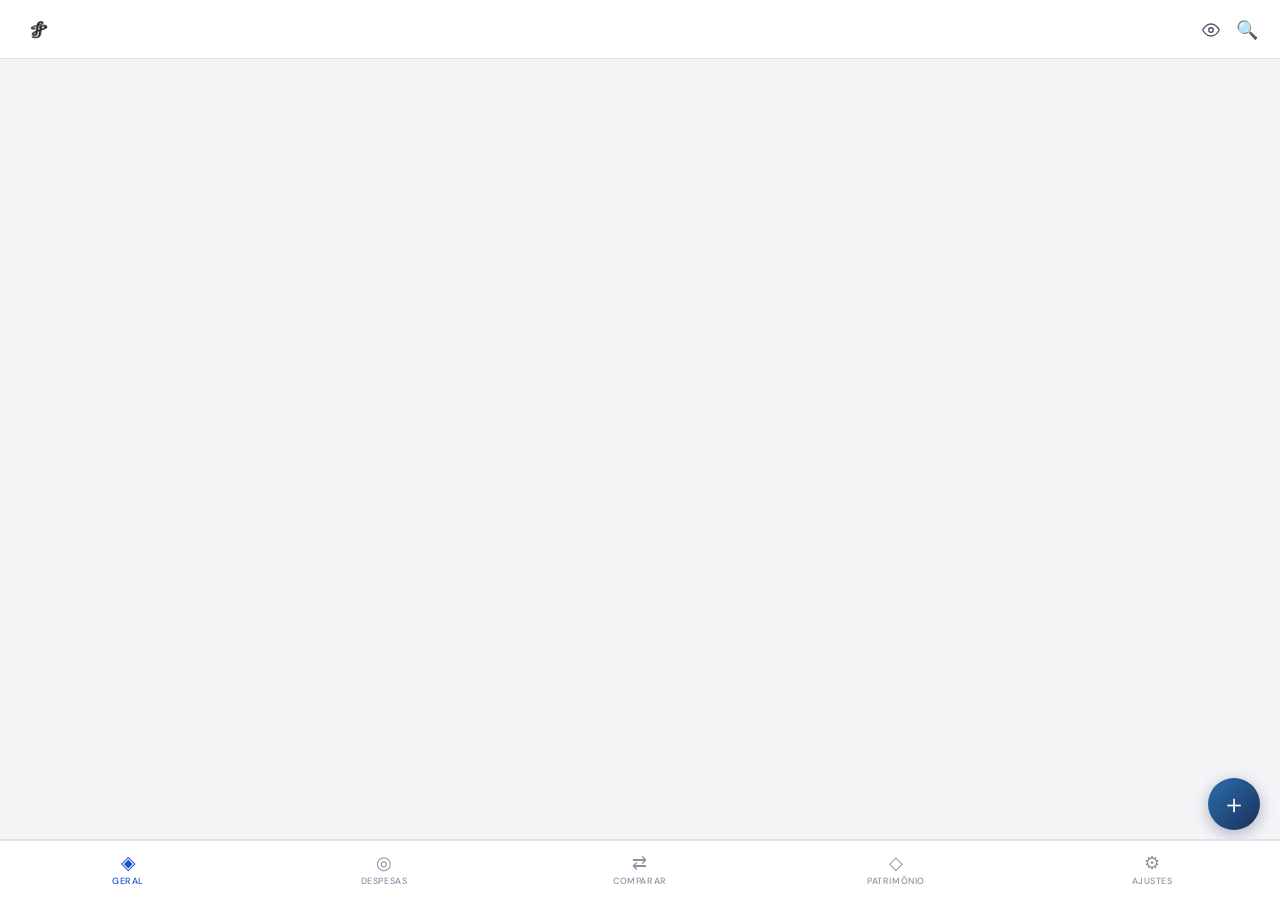
==== commit 612d4dc7: "Add files via upload" ====
--- a/index.html
+++ b/index.html
@@ -100,7 +100,10 @@
     </div>
     <div class="header-right">
       <div id="sync-badge" class="sync-badge local">○ Local</div>
-      <button id="hide-btn" class="header-search-btn" onclick="toggleHide()" title="Ocultar valores">🙈</button>
+      <button id="hide-btn" class="header-search-btn" onclick="toggleHide()" title="Ocultar valores"><svg id="hide-icon" width="18" height="18" viewBox="0 0 24 24" fill="none" stroke="currentColor" stroke-width="1.8" stroke-linecap="round" stroke-linejoin="round">
+  <path d="M1 12s4-8 11-8 11 8 11 8-4 8-11 8-11-8-11-8z"/>
+  <circle cx="12" cy="12" r="3"/>
+</svg></button>
       <button class="header-search-btn" onclick="openSearch()">🔍</button>
     </div>
   </div>
--- a/style.css
+++ b/style.css
@@ -1365,5 +1365,6 @@
 .pat-fundo-btn:active { background:var(--s3); }
 
 /* Hide btn in header */
-#hide-btn { opacity:.7; }
-#hide-btn:active { opacity:1; }
+#hide-btn { color:var(--muted2); }
+#hide-btn:active { color:var(--text); }
+#hide-btn svg { display:block; }
